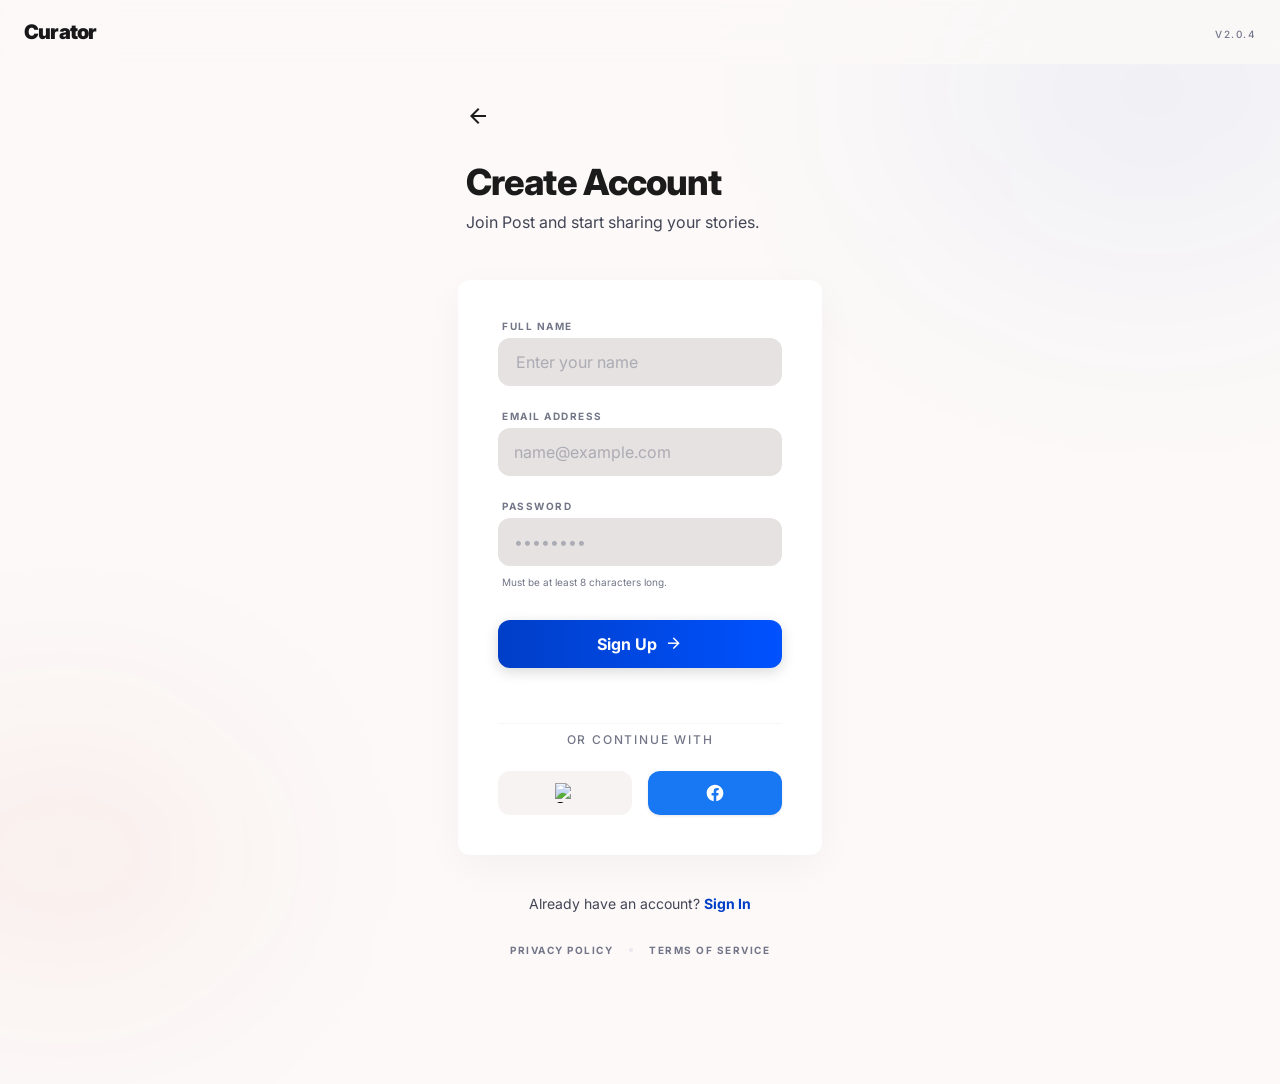
==== index.html @ cf464b49 "Add pages log-in, sign-up, home" ====
<!DOCTYPE html>
<html lang="en">
<head>
  <meta charset="utf-8"/>
  <meta content="width=device-width, initial-scale=1.0" name="viewport"/>
  <link rel="stylesheet" href="style.css">
  <title>Curator - Create Account</title>
  <link href="https://fonts.googleapis.com/css2?family=Inter:wght@300;400;500;600;700;800;900&display=swap" rel="stylesheet"/>
  <link href="https://fonts.googleapis.com/css2?family=Material+Symbols+Outlined:wght,FILL@100..700,0..1&display=swap" rel="stylesheet"/>


</head>

<body>

  <!-- Header -->
  <header class="site-header">
    <div class="header-inner">
      <div class="logo">Curator</div>
      <div>
        <span class="version-tag">v2.0.4</span>
      </div>
    </div>
  </header>

  <!-- Main -->
  <main>
    <div class="form-wrapper">

      <!-- Form Header -->
      <div class="form-header">
        <button aria-label="Go back" class="back-btn" onclick="window.location.href='sign-in.html'">
          <span class="material-symbols-outlined">arrow_back</span>
        </button>
        <h1>Create Account</h1>
        <p class="subtitle">Join Post and start sharing your stories.</p>
      </div>

      <!-- Card -->
      <div class="card">
        <form action="#" method="POST" onsubmit="event.preventDefault(); window.location.href='{{DATA:SCREEN:SCREEN_13}}'">

          <!-- Full Name -->
          <div class="field-group">
            <label for="name">Full Name</label>
            <input id="name" name="name" type="text" placeholder="Enter your name" required/>
          </div>

          <!-- Email -->
          <div class="field-group">
            <label for="email">Email Address</label>
            <input id="email" name="email" type="email" placeholder="name@example.com" required/>
          </div>

          <!-- Password -->
          <div class="field-group">
            <label for="password">Password</label>
            <input id="password" name="password" type="password" placeholder="••••••••" required/>
            <p class="field-hint">Must be at least 8 characters long.</p>
          </div>

          <!-- Submit -->
          <div class="submit-wrap">
            <button class="btn-primary" type="submit">
              <span>Sign Up</span>
              <span class="material-symbols-outlined" style="font-size:1.1rem;">arrow_forward</span>
            </button>
          </div>

        </form>

        <!-- Divider -->
        <div class="divider-section">
          <div class="divider-line"><div></div></div>
          <div class="divider-label"><span>Or continue with</span></div>
        </div>

        <!-- Social Buttons -->
        <div class="social-row">
          <button class="btn-social btn-google" aria-label="Continue with Google">
            <img alt="Google" src="https://lh3.googleusercontent.com/aida-public/[base64]"/>
          </button>
          <button class="btn-social btn-facebook" aria-label="Continue with Facebook">
            <svg aria-hidden="true" fill="white" viewBox="0 0 24 24">
              <path d="M22 12c0-5.523-4.477-10-10-10S2 6.477 2 12c0 4.991 3.657 9.128 8.438 9.878v-6.987h-2.54V12h2.54V9.797c0-2.506 1.492-3.89 3.777-3.89 1.094 0 2.238.195 2.238.195v2.46h-1.26c-1.243 0-1.63.771-1.63 1.562V12h2.773l-.443 2.89h-2.33v6.988C18.343 21.128 22 16.991 22 12z"/>
            </svg>
          </button>
        </div>
      </div>

      <!-- Footer -->
      <div class="form-footer">
        <p>
          Already have an account?
          <a class="link-primary" href="sign-in.html">Sign In</a>
        </p>
        <div class="legal-links">
          <a href="#">Privacy Policy</a>
          <span class="dot-sep"></span>
          <a href="#">Terms of Service</a>
        </div>
      </div>

    </div>
  </main>

  <!-- Background Blobs -->
  <div class="blob blob-primary"></div>
  <div class="blob blob-tertiary"></div>

</body>
</html>
---- style.css ----
/* ── Design Tokens ── */
 :root {
    --color-surface:                   #fcf9f8;
    --color-surface-bright:            #fcf9f8;
    --color-surface-container:         #f0edec;
    --color-surface-container-low:     #f6f3f2;
    --color-surface-container-high:    #ebe7e7;
    --color-surface-container-highest: #e5e2e1;
    --color-surface-container-lowest:  #ffffff;
    --color-surface-variant:           #e5e2e1;
    --color-on-surface:                #1c1b1b;
    --color-on-surface-variant:        #434656;
    --color-primary:                   #003ec7;
    --color-primary-container:         #0052ff;
    --color-on-primary:                #ffffff;
    --color-outline:                   #737688;
    --color-outline-variant:           #c3c5d9;
    --color-tertiary-container:        #bf3003;
    --radius-xl: 0.75rem;
  }

  /* ── Keyframes ── */
  @keyframes fadeUp {
    0%   { opacity: 0; transform: translateY(20px); }
    100% { opacity: 1; transform: translateY(0); }
  }

  @keyframes electricGlow {
    0%, 100% { box-shadow: 0 0 5px rgba(0,82,255,0.3), 0 0 10px rgba(0,82,255,0.1); }
    50%       { box-shadow: 0 0 15px rgba(0,82,255,0.6), 0 0 25px rgba(0,82,255,0.3); }
  }

  /* ── Base ── */
  *, *::before, *::after { box-sizing: border-box; margin: 0; padding: 0; }

  body {
    font-family: 'Inter', sans-serif;
    background-color: var(--color-surface);
    color: var(--color-on-surface);
    min-height: 100vh;
    display: flex;
    flex-direction: column;
    -webkit-font-smoothing: antialiased;
    -moz-osx-font-smoothing: grayscale;
  }

  .material-symbols-outlined {
    font-variation-settings: 'FILL' 0, 'wght' 400, 'GRAD' 0, 'opsz' 24;
  }

  /* ── Header ── */
  .site-header {
    background-color: rgba(252, 249, 248, 0.8);
    backdrop-filter: blur(48px);
    -webkit-backdrop-filter: blur(48px);
    position: fixed;
    top: 0;
    width: 100%;
    z-index: 50;
  }

  .header-inner {
    display: flex;
    justify-content: space-between;
    align-items: center;
    padding: 0 1.5rem;
    height: 4rem;
    width: 100%;
  }

  .logo {
    font-size: 1.25rem;
    font-weight: 900;
    letter-spacing: -0.04em;
    color: #18181b; /* zinc-900 */
  }

  .version-tag {
    font-size: 0.625rem;
    text-transform: uppercase;
    letter-spacing: 0.15em;
    font-weight: 500;
    color: var(--color-outline);
  }

  /* ── Main ── */
  main {
    flex-grow: 1;
    display: flex;
    align-items: center;
    justify-content: center;
    padding: 1.5rem;
    margin-top: 4rem;
  }

  .form-wrapper {
    width: 100%;
    max-width: 28rem;
  }

  /* ── Header Section ── */
  .form-header {
    margin-bottom: 2.5rem;
    padding-left: 0.5rem;
    animation: fadeUp 0.8s cubic-bezier(0.16,1,0.3,1) forwards;
  }

  .back-btn {
    display: flex;
    align-items: center;
    justify-content: center;
    width: 2.5rem;
    height: 2.5rem;
    border-radius: 0.75rem;
    border: none;
    background: transparent;
    color: var(--color-on-surface);
    cursor: pointer;
    margin-bottom: 1.5rem;
    margin-left: -0.5rem;
    transition: background 0.15s, transform 0.1s;
  }
  .back-btn:hover  { background: var(--color-surface-container); }
  .back-btn:active { transform: scale(0.95); }

  h1 {
    font-size: 2.25rem;
    font-weight: 800;
    letter-spacing: -0.025em;
    color: var(--color-on-surface);
    margin-bottom: 0.5rem;
  }

  .subtitle {
    color: var(--color-on-surface-variant);
  }

  /* ── Card ── */
  .card {
    background: var(--color-surface-container-lowest);
    border-radius: var(--radius-xl);
    padding: 2rem;
    box-shadow: 0 12px 40px rgba(28,27,27,0.04);
    animation: fadeUp 0.8s cubic-bezier(0.16,1,0.3,1) 0.1s both;
  }

  @media (min-width: 768px) {
    .card { padding: 2.5rem; }
  }

  /* ── Form Fields ── */
  .field-group {
    display: flex;
    flex-direction: column;
    gap: 0.375rem;
  }

  form { display: flex; flex-direction: column; gap: 1.5rem; }

  label {
    font-size: 0.625rem;
    text-transform: uppercase;
    letter-spacing: 0.15em;
    font-weight: 700;
    color: var(--color-outline);
    margin-left: 0.25rem;
  }

  input[type="text"],
  input[type="email"],
  input[type="password"] {
    width: 100%;
    height: 3rem;
    padding: 0 1rem;
    background: var(--color-surface-container-highest);
    border: 2px solid transparent;
    border-radius: 0.75rem;
    font-size: 1rem;
    font-family: inherit;
    color: var(--color-on-surface);
    outline: none;
    transition: border-color 0.3s, background 0.3s;
  }

  input::placeholder { color: rgba(115,118,136,0.5); }

  input:focus {
    border-color: rgba(0,62,199,0.2);
    background: var(--color-surface-container-lowest);
  }

  .field-hint {
    margin-top: 0.25rem;
    font-size: 0.625rem;
    color: var(--color-outline);
    margin-left: 0.25rem;
  }

  /* ── Submit Button ── */
  .submit-wrap { padding-top: 0.5rem; }

  .btn-primary {
    width: 100%;
    height: 3rem;
    background: linear-gradient(to right, var(--color-primary), var(--color-primary-container));
    color: var(--color-on-primary);
    font-weight: 700;
    font-size: 1rem;
    font-family: inherit;
    border: none;
    border-radius: 0.75rem;
    box-shadow: 0 4px 14px rgba(0,0,0,0.15);
    cursor: pointer;
    display: flex;
    align-items: center;
    justify-content: center;
    gap: 0.5rem;
    animation: electricGlow 2s ease-in-out infinite;
    transition: box-shadow 0.3s, transform 0.3s;
  }

  .btn-primary:hover  { box-shadow: 0 6px 20px rgba(0,82,255,0.3); transform: scale(1.02); }
  .btn-primary:active { transform: scale(0.98); }

  /* ── Divider ── */
  .divider-section {
    margin-top: 2rem;
    padding-top: 2rem;
    position: relative;
  }

  .divider-line {
    position: absolute;
    inset: 0;
    display: flex;
    align-items: center;
  }

  .divider-line div {
    width: 100%;
    border-top: 1px solid rgba(195,197,217,0.15);
  }

  .divider-label {
    position: relative;
    display: flex;
    justify-content: center;
  }

  .divider-label span {
    background: var(--color-surface-container-lowest);
    padding: 0 1rem;
    font-size: 0.75rem;
    text-transform: uppercase;
    letter-spacing: 0.15em;
    color: var(--color-outline);
    font-weight: 500;
  }

  /* ── Social Buttons ── */
  .social-row {
    margin-top: 1.5rem;
    display: flex;
    gap: 1rem;
  }

  .btn-social {
    flex: 1;
    height: 2.75rem;
    display: flex;
    align-items: center;
    justify-content: center;
    border: none;
    border-radius: 0.75rem;
    cursor: pointer;
    transition: background 0.2s, transform 0.1s, box-shadow 0.2s;
  }

  .btn-social:active { transform: scale(0.95); }

  .btn-google {
    background: var(--color-surface-container-low);
  }
  .btn-google:hover { background: var(--color-surface-container-high); }

  .btn-facebook {
    background: #1877F2;
    box-shadow: 0 1px 3px rgba(0,0,0,0.1);
  }
  .btn-facebook:hover {
    background: #166fe5;
    box-shadow: 0 4px 10px rgba(0,0,0,0.15);
  }

  .btn-social img,
  .btn-social svg {
    width: 1.25rem;
    height: 1.25rem;
  }

  /* ── Footer ── */
  .form-footer {
    margin-top: 2.5rem;
    text-align: center;
    animation: fadeUp 0.8s cubic-bezier(0.16,1,0.3,1) 0.2s both;
  }

  .form-footer p {
    color: var(--color-on-surface-variant);
    font-size: 0.875rem;
  }

  .link-primary {
    color: var(--color-primary);
    font-weight: 700;
    text-decoration: none;
    text-underline-offset: 4px;
    transition: text-decoration 0.15s;
  }
  .link-primary:hover { text-decoration: underline 2px; }

  .legal-links {
    margin-top: 2rem;
    display: flex;
    justify-content: center;
    align-items: center;
    gap: 1rem;
  }

  .legal-links a {
    font-size: 0.625rem;
    color: var(--color-outline);
    font-weight: 700;
    text-transform: uppercase;
    letter-spacing: 0.15em;
    text-decoration: none;
    transition: color 0.15s;
  }
  .legal-links a:hover { color: var(--color-on-surface); }

  .dot-sep {
    width: 0.25rem;
    height: 0.25rem;
    background: var(--color-outline-variant);
    border-radius: 50%;
    opacity: 0.3;
  }

  /* ── Background Blobs ── */
  .blob {
    position: fixed;
    border-radius: 50%;
    pointer-events: none;
    z-index: -10;
    filter: blur(80px);
  }

  .blob-primary {
    top: -10%;
    right: -10%;
    width: 40%;
    height: 40%;
    background: rgba(0,62,199,0.05);
    filter: blur(120px);
  }

  .blob-tertiary {
    bottom: -10%;
    left: -10%;
    width: 30%;
    height: 30%;
    background: rgba(191,48,3,0.05);
    filter: blur(100px);
  }

  /* Sign-in Page */
  /* ── Design Tokens ── */
  :root {
    --color-surface:                   #fcf9f8;
    --color-surface-container:         #f0edec;
    --color-surface-container-low:     #f6f3f2;
    --color-surface-container-high:    #ebe7e7;
    --color-surface-container-highest: #e5e2e1;
    --color-surface-container-lowest:  #ffffff;
    --color-on-surface:                #1c1b1b;
    --color-on-surface-variant:        #434656;
    --color-primary:                   #003ec7;
    --color-primary-container:         #0052ff;
    --color-on-primary:                #ffffff;
    --color-outline:                   #737688;
    --color-outline-variant:           #c3c5d9;
    --color-tertiary-container:        #bf3003;
  }

  /* ── Keyframes ── */
  @keyframes fade-in-up {
    0%   { opacity: 0; transform: translateY(10px); }
    100% { opacity: 1; transform: translateY(0); }
  }

  @keyframes glow-pulse {
    0%, 100% { box-shadow: 0 0 5px rgba(0,76,237,0.2), 0 0 10px rgba(0,76,237,0.1); }
    50%       { box-shadow: 0 0 15px rgba(0,76,237,0.4), 0 0 25px rgba(0,76,237,0.2); }
  }

  /* ── Base ── */
  *, *::before, *::after { box-sizing: border-box; margin: 0; padding: 0; }

  body {
    font-family: 'Inter', sans-serif;
    background-color: var(--color-surface);
    color: var(--color-on-surface);
    min-height: max(884px, 100dvh);
    display: flex;
    flex-direction: column;
    -webkit-font-smoothing: antialiased;
    -moz-osx-font-smoothing: grayscale;
  }

  .material-symbols-outlined {
    font-variation-settings: 'FILL' 0, 'wght' 400, 'GRAD' 0, 'opsz' 24;
  }

  /* ── Stagger Utilities ── */
  .stagger-1 { animation-delay: 0.1s; opacity: 0; }
  .stagger-2 { animation-delay: 0.2s; opacity: 0; }
  .stagger-3 { animation-delay: 0.3s; opacity: 0; }
  .stagger-4 { animation-delay: 0.4s; opacity: 0; }
  .stagger-5 { animation-delay: 0.5s; opacity: 0; }

  .animate-fade-in-up {
    animation: fade-in-up 0.5s ease-out forwards;
  }

  /* ── Header ── */
  .site-header {
    background-color: rgba(252, 249, 248, 0.8);
    backdrop-filter: blur(48px);
    -webkit-backdrop-filter: blur(48px);
    position: fixed;
    top: 0;
    width: 100%;
    z-index: 50;
  }

  .header-inner {
    display: flex;
    justify-content: space-between;
    align-items: center;
    padding: 0 1.5rem;
    height: 4rem;
    width: 100%;
  }

  .logo {
    font-size: 1.25rem;
    font-weight: 900;
    letter-spacing: -0.04em;
    color: #18181b;
  }

  .version-tag {
    font-size: 0.625rem;
    text-transform: uppercase;
    letter-spacing: 0.15em;
    font-weight: 500;
    color: var(--color-outline);
  }

  /* ── Main ── */
  main {
    flex-grow: 1;
    display: flex;
    align-items: center;
    justify-content: center;
    padding: 1.5rem;
    margin-top: 4rem;
  }

  @media (min-width: 768px) {
    main { padding: 3rem; }
  }

  .form-wrapper {
    width: 100%;
    max-width: 28rem;
  }

  /* ── Form Header ── */
  .form-header {
    margin-bottom: 3rem;
    padding-left: 0.5rem;
  }

  h1 {
    font-size: 2.25rem;
    font-weight: 800;
    letter-spacing: -0.025em;
    color: var(--color-on-surface);
    margin-bottom: 0.5rem;
  }

  .subtitle {
    color: var(--color-on-surface-variant);
  }

  /* ── Card ── */
  .card {
    background: var(--color-surface-container-lowest);
    border-radius: 0.75rem;
    padding: 2rem;
    box-shadow: 0 12px 40px rgba(28,27,27,0.04);
  }

  @media (min-width: 768px) {
    .card { padding: 2.5rem; }
  }

  /* ── Form ── */
  form {
    display: flex;
    flex-direction: column;
    gap: 1.5rem;
  }

  .field-group {
    display: flex;
    flex-direction: column;
    gap: 0.375rem;
  }

  .label-row {
    display: flex;
    justify-content: space-between;
    align-items: flex-end;
    padding: 0 0.25rem;
  }

  label {
    font-size: 0.625rem;
    text-transform: uppercase;
    letter-spacing: 0.15em;
    font-weight: 700;
    color: var(--color-outline);
    margin-left: 0.25rem;
  }

  .label-row label { margin-left: 0; }

  .forgot-link {
    font-size: 0.625rem;
    text-transform: uppercase;
    letter-spacing: 0.15em;
    font-weight: 700;
    color: var(--color-primary);
    text-decoration: none;
    transition: opacity 0.15s;
  }
  .forgot-link:hover { opacity: 0.8; }

  input[type="email"],
  input[type="password"] {
    width: 100%;
    height: 3rem;
    padding: 0 1rem;
    background: var(--color-surface-container-highest);
    border: none;
    border-radius: 0.75rem;
    font-size: 1rem;
    font-family: inherit;
    color: var(--color-on-surface);
    outline: none;
    transition: box-shadow 0.2s, background 0.2s;
  }

  input::placeholder { color: rgba(115,118,136,0.5); }

  input:focus {
    box-shadow: 0 0 0 2px rgba(0,62,199,0.1);
  }

  /* ── Submit Button ── */
  .submit-wrap { padding-top: 0.5rem; }

  .btn-primary {
    width: 100%;
    height: 3rem;
    background: linear-gradient(to right, var(--color-primary), var(--color-primary-container));
    color: var(--color-on-primary);
    font-weight: 700;
    font-size: 1rem;
    font-family: inherit;
    border: none;
    border-radius: 0.75rem;
    cursor: pointer;
    animation: glow-pulse 3s infinite ease-in-out;
    transition: box-shadow 0.2s, transform 0.2s;
  }

  .btn-primary:hover  { box-shadow: 0 6px 20px rgba(0,62,199,0.2); transform: scale(1.01); }
  .btn-primary:active { transform: scale(0.98); }

  /* ── Divider ── */
  .divider-section {
    margin-top: 2rem;
    padding-top: 2rem;
    position: relative;
  }

  .divider-line {
    position: absolute;
    inset: 0;
    display: flex;
    align-items: center;
  }

  .divider-line div {
    width: 100%;
    border-top: 1px solid rgba(195,197,217,0.15);
  }

  .divider-label {
    position: relative;
    display: flex;
    justify-content: center;
  }

  .divider-label span {
    background: var(--color-surface-container-lowest);
    padding: 0 1rem;
    font-size: 0.75rem;
    text-transform: uppercase;
    letter-spacing: 0.15em;
    color: var(--color-outline);
    font-weight: 500;
  }

  /* ── Social Buttons ── */
  .social-row {
    margin-top: 1.5rem;
    display: flex;
    gap: 1rem;
  }

  .btn-social {
    flex: 1;
    height: 2.75rem;
    display: flex;
    align-items: center;
    justify-content: center;
    border: none;
    border-radius: 0.75rem;
    cursor: pointer;
    transition: background 0.2s, transform 0.2s, box-shadow 0.2s, opacity 0.2s;
  }

  .btn-google {
    background: var(--color-surface-container-low);
  }
  .btn-google:hover {
    background: var(--color-surface-container-high);
    transform: scale(1.03);
    box-shadow: 0 0 15px rgba(0,0,0,0.05);
  }

  .btn-facebook {
    background: #1877F2;
  }
  .btn-facebook:hover {
    opacity: 0.9;
    transform: scale(1.03);
    box-shadow: 0 0 15px rgba(24,119,242,0.3);
  }

  .btn-social img,
  .btn-social svg {
    width: 1.25rem;
    height: 1.25rem;
  }

  /* ── Footer ── */
  .form-footer {
    margin-top: 2.5rem;
    text-align: center;
  }

  .form-footer p {
    color: var(--color-on-surface-variant);
    font-size: 0.875rem;
  }

  .link-primary {
    color: var(--color-primary);
    font-weight: 700;
    text-decoration: none;
    text-underline-offset: 4px;
    transition: text-decoration 0.15s;
  }
  .link-primary:hover { text-decoration: underline 2px; }

  /* ── Background Blobs ── */
  .blob {
    position: fixed;
    border-radius: 50%;
    pointer-events: none;
    z-index: -10;
  }

  .blob-primary {
    top: -10%;
    right: -10%;
    width: 40%;
    height: 40%;
    background: rgba(0,62,199,0.05);
    filter: blur(120px);
  }

  .blob-tertiary {
    bottom: -10%;
    left: -10%;
    width: 30%;
    height: 30%;
    background: rgba(191,48,3,0.05);
    filter: blur(100px);
  }

  /* ── Side Image Panel (lg+) ── */
  .side-panel {
    display: none;
    position: fixed;
    right: 0;
    top: 0;
    height: 100%;
    width: 45%;
    z-index: -20;
    overflow: hidden;
  }

  @media (min-width: 1024px) {
    .side-panel { display: block; }
  }

  .side-panel-overlay {
    position: absolute;
    inset: 0;
    background: linear-gradient(to right, var(--color-surface), transparent);
    z-index: 10;
  }

  .side-panel img {
    height: 100%;
    width: 100%;
    object-fit: cover;
    filter: grayscale(100%);
    opacity: 0.4;
    mix-blend-mode: multiply;
  }

  /* Home Page */

    /* ── Design Tokens ── */
    :root {
      --color-surface:                   #fcf9f8;
      --color-surface-container:         #f0edec;
      --color-surface-container-low:     #f6f3f2;
      --color-surface-container-high:    #ebe7e7;
      --color-surface-container-highest: #e5e2e1;
      --color-surface-container-lowest:  #ffffff;
      --color-on-surface:                #1c1b1b;
      --color-on-surface-variant:        #434656;
      --color-on-background:             #1c1b1b;
      --color-primary:                   #003ec7;
      --color-primary-container:         #0052ff;
      --color-on-primary:                #ffffff;
      --color-tertiary:                  #952200;
      --color-outline:                   #737688;
      --color-outline-variant:           #c3c5d9;
      --color-error:                     #ba1a1a;
      --color-error-container:           #ffdad6;
    }

    /* ── Keyframes ── */
    @keyframes slideUpFade {
      from { opacity: 0; transform: translateY(20px); }
      to   { opacity: 1; transform: translateY(0); }
    }

    /* ── Base ── */
    *, *::before, *::after { box-sizing: border-box; margin: 0; padding: 0; }

    body {
      font-family: 'Inter', sans-serif;
      background-color: var(--color-surface);
      color: var(--color-on-surface);
      min-height: max(884px, 100dvh);
      -webkit-font-smoothing: antialiased;
      -moz-osx-font-smoothing: grayscale;
    }

    a { text-decoration: none; color: inherit; }

    .material-symbols-outlined {
      font-variation-settings: 'FILL' 0, 'wght' 400, 'GRAD' 0, 'opsz' 24;
    }

    /* ── Top Header ── */
    .site-header {
      position: fixed;
      top: 0;
      width: 100%;
      z-index: 50;
      background: rgba(252,249,248,0.8);
      backdrop-filter: blur(48px);
      -webkit-backdrop-filter: blur(48px);
    }

    .site-header-inner {
      display: flex;
      justify-content: space-between;
      align-items: center;
      padding: 0 1.5rem;
      height: 4rem;
      width: 100%;
      max-width: 1280px;
      margin: 0 auto;
    }

    .header-left {
      display: flex;
      align-items: center;
      gap: 1rem;
    }

    .menu-btn {
      display: flex;
      align-items: center;
      justify-content: center;
      padding: 0.5rem;
      border-radius: 0.25rem;
      border: none;
      background: transparent;
      cursor: pointer;
      color: var(--color-on-surface);
      transform: scale(0.95);
      transition: background 0.15s;
    }
    .menu-btn:hover { background: #f4f4f5; }
    .menu-btn:active { transition-duration: 0.1s; }

    .logo {
      font-size: 1.25rem;
      font-weight: 900;
      letter-spacing: -0.04em;
      color: #18181b;
    }

    .header-right {
      display: flex;
      align-items: center;
      gap: 1rem;
    }

    .nav-links {
      display: none;
      gap: 2rem;
      margin-right: 2rem;
    }

    @media (min-width: 768px) {
      .nav-links { display: flex; }
    }

    .nav-links a {
      font-weight: 600;
      letter-spacing: -0.01em;
      transition: background 0.15s, color 0.15s;
      padding: 0.25rem 0;
    }

    .nav-links a.active { color: #2563eb; }

    .nav-links a:not(.active) {
      color: #71717a;
    }
    .nav-links a:not(.active):hover { background: #f4f4f5; }

    .avatar-link {
      display: block;
      width: 2.5rem;
      height: 2.5rem;
      border-radius: 50%;
      overflow: hidden;
      border: 2px solid var(--color-surface-container-high);
    }

    .avatar-link img {
      width: 100%;
      height: 100%;
      object-fit: cover;
    }

    /* ── Main ── */
    main {
      padding: 6rem 1.5rem 8rem;
      max-width: 1280px;
      margin: 0 auto;
    }

    /* ── Page Header ── */
    .page-header {
      margin-bottom: 3rem;
    }

    .page-header h2 {
      font-size: 2.25rem;
      font-weight: 800;
      letter-spacing: -0.025em;
      margin-bottom: 0.5rem;
      color: var(--color-on-background);
    }

    .page-meta {
      display: flex;
      align-items: center;
      gap: 0.5rem;
    }

    .dot {
      width: 0.5rem;
      height: 0.5rem;
      border-radius: 50%;
      background: var(--color-primary);
      flex-shrink: 0;
    }

    .page-meta p {
      font-size: 0.75rem;
      font-weight: 500;
      text-transform: uppercase;
      letter-spacing: 0.15em;
      color: var(--color-outline);
    }

    /* ── Search / Filter Bar ── */
    .toolbar {
      display: flex;
      flex-direction: column;
      gap: 1rem;
      margin-bottom: 2.5rem;
      padding: 0.5rem;
      background: var(--color-surface-container-low);
      border-radius: 0.75rem;
      align-items: center;
    }

    @media (min-width: 768px) {
      .toolbar { flex-direction: row; }
    }

    .search-wrap {
      position: relative;
      flex: 1;
      width: 100%;
      border-radius: 0.25rem;
      transition: box-shadow 0.3s;
    }

    .search-wrap:focus-within {
      box-shadow: 0 0 0 4px rgba(0,82,255,0.15);
    }

    .search-icon {
      position: absolute;
      left: 1rem;
      top: 50%;
      transform: translateY(-50%);
      color: var(--color-outline);
      font-size: 1.25rem;
      pointer-events: none;
    }

    .search-input {
      width: 100%;
      background: var(--color-surface-container-lowest);
      border: 1px solid transparent;
      border-radius: 0.25rem;
      padding: 0.75rem 1rem 0.75rem 3rem;
      font-size: 0.875rem;
      font-family: inherit;
      color: var(--color-on-surface);
      outline: none;
      transition: border-color 0.2s;
    }

    .search-input::placeholder { color: rgba(115,118,136,0.5); }
    .search-input:focus        { border-color: rgba(0,62,199,0.3); }
    .search-input:hover        { border-color: rgba(0,62,199,0.2); }

    .filter-btn {
      display: flex;
      align-items: center;
      justify-content: space-between;
      gap: 0.75rem;
      padding: 0.75rem 1.5rem;
      background: var(--color-surface-container-lowest);
      border: 1px solid transparent;
      border-radius: 0.25rem;
      cursor: pointer;
      font-family: inherit;
      transition: border-color 0.2s, background 0.2s, transform 0.1s, box-shadow 0.2s;
      width: 100%;
    }

    @media (min-width: 768px) { .filter-btn { width: auto; } }

    .filter-btn:hover  { border-color: rgba(0,62,199,0.2); background: #fafafa; }
    .filter-btn:active { transform: scale(0.98); }
    .filter-btn:focus  { outline: none; box-shadow: 0 0 0 4px rgba(0,62,199,0.1); }

    .filter-btn span.label {
      font-size: 0.875rem;
      font-weight: 500;
      color: var(--color-on-surface);
    }

    .filter-btn .material-symbols-outlined {
      font-size: 1.25rem;
      color: var(--color-outline);
    }

    /* ── Post Grid ── */
    .posts-grid {
      display: grid;
      grid-template-columns: 1fr;
      gap: 2rem;
    }

    @media (min-width: 768px)  { .posts-grid { grid-template-columns: repeat(2, 1fr); } }
    @media (min-width: 1024px) { .posts-grid { grid-template-columns: repeat(3, 1fr); } }

    /* Stagger animation on children */
    .posts-grid > article {
      opacity: 0;
      animation: slideUpFade 0.6s cubic-bezier(0.16,1,0.3,1) forwards;
    }
    .posts-grid > article:nth-child(1) { animation-delay: 0.1s; }
    .posts-grid > article:nth-child(2) { animation-delay: 0.2s; }
    .posts-grid > article:nth-child(3) { animation-delay: 0.3s; }
    .posts-grid > article:nth-child(4) { animation-delay: 0.4s; }

    /* ── Post Card ── */
    .post-card {
      background: var(--color-surface-container-lowest);
      border-radius: 0.75rem;
      padding: 1.5rem;
      box-shadow: 0 12px 40px rgba(28,27,27,0.04);
      border: 1px solid rgba(195,197,217,0.15);
      display: flex;
      flex-direction: column;
      gap: 1rem;
      transition: transform 0.2s, border-color 0.2s;
    }

    .post-card:hover {
      transform: translateY(-4px);
      border-color: rgba(0,62,199,0.2);
    }

    .card-top {
      display: flex;
      justify-content: space-between;
      align-items: flex-start;
    }

    .category {
      font-size: 0.625rem;
      text-transform: uppercase;
      letter-spacing: 0.15em;
      font-weight: 700;
    }

    .category-primary   { color: var(--color-primary); }
    .category-tertiary  { color: var(--color-tertiary); }

    .card-actions {
      display: flex;
      gap: 0.5rem;
      opacity: 0;
      transition: opacity 0.2s;
    }

    .post-card:hover .card-actions { opacity: 1; }

    .action-btn {
      display: flex;
      align-items: center;
      justify-content: center;
      padding: 0.5rem;
      border: none;
      border-radius: 0.25rem;
      background: transparent;
      cursor: pointer;
      color: var(--color-outline);
      transition: background 0.15s, color 0.15s;
    }

    .action-btn .material-symbols-outlined { font-size: 1.25rem; }

    .action-btn.edit:hover  { background: var(--color-surface-container-low); color: var(--color-primary); }
    .action-btn.delete:hover { background: var(--color-error-container); color: var(--color-error); }

    .card-title {
      font-size: 1.25rem;
      font-weight: 700;
      line-height: 1.3;
      letter-spacing: -0.015em;
      color: var(--color-on-surface);
    }

    .card-excerpt {
      color: var(--color-on-surface-variant);
      font-size: 0.875rem;
      line-height: 1.6;
      display: -webkit-box;
      -webkit-line-clamp: 3;
      -webkit-box-orient: vertical;
      overflow: hidden;
    }

    .card-image {
      margin-top: 0.5rem;
      height: 12rem;
      width: 100%;
      border-radius: 0.25rem;
      overflow: hidden;
    }

    .card-image img {
      width: 100%;
      height: 100%;
      object-fit: cover;
    }

    .card-placeholder {
      margin-top: 0.5rem;
      background: var(--color-surface-container-low);
      border-radius: 0.25rem;
      padding: 1.5rem;
      display: flex;
      align-items: center;
      justify-content: center;
    }

    .card-placeholder .material-symbols-outlined {
      font-size: 3rem;
      color: var(--color-outline);
      opacity: 0.2;
    }

    /* ── Bottom Nav ── */
    .bottom-nav {
      position: fixed;
      bottom: 0;
      left: 0;
      width: 100%;
      display: flex;
      justify-content: space-around;
      align-items: center;
      padding: 0.5rem 2rem 1.5rem;
      background: rgba(252,249,248,0.8);
      backdrop-filter: blur(48px);
      -webkit-backdrop-filter: blur(48px);
      z-index: 50;
      border-radius: 0.75rem 0.75rem 0 0;
      box-shadow: 0 -12px 40px rgba(28,27,27,0.04);
    }

    .nav-item {
      display: flex;
      flex-direction: column;
      align-items: center;
      justify-content: center;
      padding: 0.75rem;
      border-radius: 0.75rem;
      transition: transform 0.15s, color 0.15s;
      color: #a1a1aa;
    }

    .nav-item:active { transform: scale(0.9); }
    .nav-item:hover  { color: #3b82f6; }

    .nav-item.active {
      background: #eff6ff;
      color: #1d4ed8;
    }

    .nav-item .material-symbols-outlined { font-size: 1.5rem; }

    .nav-label {
      font-size: 0.625rem;
      text-transform: uppercase;
      letter-spacing: 0.15em;
      font-weight: 500;
      margin-top: 0.25rem;
    }

    /* ── FAB ── */
    .fab {
      position: fixed;
      bottom: 6rem;
      right: 2rem;
      z-index: 50;
      display: flex;
    }

    @media (min-width: 768px) { .fab { display: none; } }

    .fab a {
      width: 3.5rem;
      height: 3.5rem;
      background: linear-gradient(to bottom right, var(--color-primary), var(--color-primary-container));
      color: var(--color-on-primary);
      border-radius: 50%;
      box-shadow: 0 8px 24px rgba(0,62,199,0.3), 0 0 15px rgba(0,82,255,0.2);
      display: flex;
      align-items: center;
      justify-content: center;
      transition: transform 0.3s;
    }

    .fab a:hover  { transform: scale(1.05); }
    .fab a:active { transform: scale(0.9); }

    .fab .material-symbols-outlined { font-size: 1.875rem; }
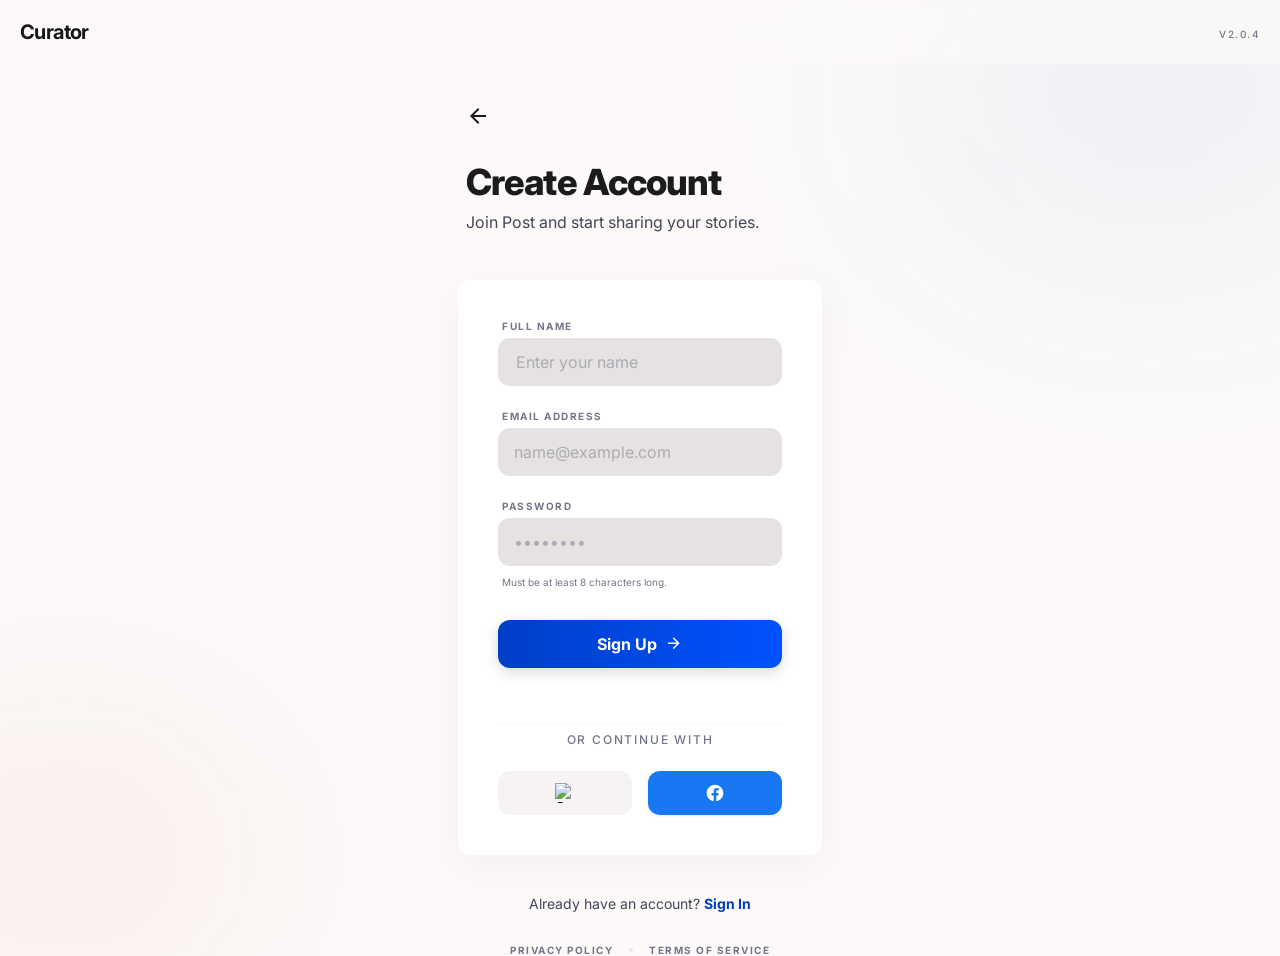
==== commit 49910292: "Add files via update" ====
--- a/index.html
+++ b/index.html
@@ -1,112 +1,158 @@
-<!DOCTYPE html>
+<!doctype html>
 <html lang="en">
-<head>
-  <meta charset="utf-8"/>
-  <meta content="width=device-width, initial-scale=1.0" name="viewport"/>
-  <link rel="stylesheet" href="style.css">
-  <title>Curator - Create Account</title>
-  <link href="https://fonts.googleapis.com/css2?family=Inter:wght@300;400;500;600;700;800;900&display=swap" rel="stylesheet"/>
-  <link href="https://fonts.googleapis.com/css2?family=Material+Symbols+Outlined:wght,FILL@100..700,0..1&display=swap" rel="stylesheet"/>
+  <head>
+    <meta charset="utf-8" />
+    <meta content="width=device-width, initial-scale=1.0" name="viewport" />
+    <link rel="stylesheet" href="style.css" />
+    <title>Curator - Create Account</title>
+    <link
+      href="https://fonts.googleapis.com/css2?family=Inter:wght@300;400;500;600;700;800;900&display=swap"
+      rel="stylesheet"
+    />
+    <link
+      href="https://fonts.googleapis.com/css2?family=Material+Symbols+Outlined:wght,FILL@100..700,0..1&display=swap"
+      rel="stylesheet"
+    />
+  </head>
 
+  <body>
+    <!-- Header -->
+    <header class="site-header">
+      <div class="header-inner">
+        <div class="logo">Curator</div>
+        <div>
+          <span class="version-tag">v2.0.4</span>
+        </div>
+      </div>
+    </header>
 
-</head>
+    <!-- Main -->
+    <main>
+      <div class="form-wrapper">
+        <!-- Form Header -->
+        <div class="form-header">
+          <button
+            aria-label="Go back"
+            class="back-btn"
+            onclick="window.location.href = 'Curator Pages/sign-up.html'"
+          >
+            <span class="material-symbols-outlined">arrow_back</span>
+          </button>
+          <h1>Create Account</h1>
+          <p class="subtitle">Join Post and start sharing your stories.</p>
+        </div>
 
-<body>
+        <!-- Card -->
+        <div class="card">
+          <form
+            action="#"
+            method="POST"
+            onsubmit="
+              event.preventDefault();
+              window.location.href = 'home.html';
+            "
+          >
+            <!-- Full Name -->
+            <div class="field-group">
+              <label for="name">Full Name</label>
+              <input
+                id="name"
+                name="name"
+                type="text"
+                placeholder="Enter your name"
+                required
+              />
+            </div>
 
-  <!-- Header -->
-  <header class="site-header">
-    <div class="header-inner">
-      <div class="logo">Curator</div>
-      <div>
-        <span class="version-tag">v2.0.4</span>
-      </div>
-    </div>
-  </header>
+            <!-- Email -->
+            <div class="field-group">
+              <label for="email">Email Address</label>
+              <input
+                id="email"
+                name="email"
+                type="email"
+                placeholder="name@example.com"
+                required
+              />
+            </div>
 
-  <!-- Main -->
-  <main>
-    <div class="form-wrapper">
+            <!-- Password -->
+            <div class="field-group">
+              <label for="password">Password</label>
+              <input
+                id="password"
+                name="password"
+                type="password"
+                placeholder="••••••••"
+                required
+              />
+              <p class="field-hint">Must be at least 8 characters long.</p>
+            </div>
 
-      <!-- Form Header -->
-      <div class="form-header">
-        <button aria-label="Go back" class="back-btn" onclick="window.location.href='sign-in.html'">
-          <span class="material-symbols-outlined">arrow_back</span>
-        </button>
-        <h1>Create Account</h1>
-        <p class="subtitle">Join Post and start sharing your stories.</p>
-      </div>
+            <!-- Submit -->
+            <div class="submit-wrap">
+              <button class="btn-primary" type="submit">
+                <span>Sign Up</span>
+                <span
+                  class="material-symbols-outlined"
+                  style="font-size: 1.1rem"
+                  >arrow_forward</span
+                >
+              </button>
+            </div>
+          </form>
 
-      <!-- Card -->
-      <div class="card">
-        <form action="#" method="POST" onsubmit="event.preventDefault(); window.location.href='{{DATA:SCREEN:SCREEN_13}}'">
-
-          <!-- Full Name -->
-          <div class="field-group">
-            <label for="name">Full Name</label>
-            <input id="name" name="name" type="text" placeholder="Enter your name" required/>
+          <!-- Divider -->
+          <div class="divider-section">
+            <div class="divider-line"><div></div></div>
+            <div class="divider-label"><span>Or continue with</span></div>
           </div>
 
-          <!-- Email -->
-          <div class="field-group">
-            <label for="email">Email Address</label>
-            <input id="email" name="email" type="email" placeholder="name@example.com" required/>
-          </div>
-
-          <!-- Password -->
-          <div class="field-group">
-            <label for="password">Password</label>
-            <input id="password" name="password" type="password" placeholder="••••••••" required/>
-            <p class="field-hint">Must be at least 8 characters long.</p>
-          </div>
-
-          <!-- Submit -->
-          <div class="submit-wrap">
-            <button class="btn-primary" type="submit">
-              <span>Sign Up</span>
-              <span class="material-symbols-outlined" style="font-size:1.1rem;">arrow_forward</span>
+          <!-- Social Buttons -->
+          <div class="social-row">
+            <button
+              class="btn-social btn-google"
+              aria-label="Continue with Google"
+            >
+              <img
+                alt="Google"
+                src="https://lh3.googleusercontent.com/aida-public/[base64]"
+              />
+            </button>
+            <button
+              class="btn-social btn-facebook"
+              aria-label="Continue with Facebook"
+            >
+              <svg aria-hidden="true" fill="white" viewBox="0 0 24 24">
+                <path
+                  d="M22 12c0-5.523-4.477-10-10-10S2 6.477 2 12c0 4.991 3.657 9.128 8.438 9.878v-6.987h-2.54V12h2.54V9.797c0-2.506 1.492-3.89 3.777-3.89 1.094 0 2.238.195 2.238.195v2.46h-1.26c-1.243 0-1.63.771-1.63 1.562V12h2.773l-.443 2.89h-2.33v6.988C18.343 21.128 22 16.991 22 12z"
+                />
+              </svg>
             </button>
           </div>
-
-        </form>
-
-        <!-- Divider -->
-        <div class="divider-section">
-          <div class="divider-line"><div></div></div>
-          <div class="divider-label"><span>Or continue with</span></div>
         </div>
 
-        <!-- Social Buttons -->
-        <div class="social-row">
-          <button class="btn-social btn-google" aria-label="Continue with Google">
-            <img alt="Google" src="https://lh3.googleusercontent.com/aida-public/[base64]"/>
-          </button>
-          <button class="btn-social btn-facebook" aria-label="Continue with Facebook">
-            <svg aria-hidden="true" fill="white" viewBox="0 0 24 24">
-              <path d="M22 12c0-5.523-4.477-10-10-10S2 6.477 2 12c0 4.991 3.657 9.128 8.438 9.878v-6.987h-2.54V12h2.54V9.797c0-2.506 1.492-3.89 3.777-3.89 1.094 0 2.238.195 2.238.195v2.46h-1.26c-1.243 0-1.63.771-1.63 1.562V12h2.773l-.443 2.89h-2.33v6.988C18.343 21.128 22 16.991 22 12z"/>
-            </svg>
-          </button>
+        <!-- Footer -->
+        <div class="form-footer">
+          <p>
+            Already have an account?
+            <a class="link-primary" href="Curator Pages/sign-up.html"
+              >Sign In</a
+            >
+          </p>
+          <div class="legal-links">
+            <a href="#privacy">Privacy Policy</a>
+            <span class="dot-sep"></span>
+            <a href="#terms">Terms of Service</a>
+          </div>
         </div>
       </div>
+    </main>
 
-      <!-- Footer -->
-      <div class="form-footer">
-        <p>
-          Already have an account?
-          <a class="link-primary" href="sign-in.html">Sign In</a>
-        </p>
-        <div class="legal-links">
-          <a href="#">Privacy Policy</a>
-          <span class="dot-sep"></span>
-          <a href="#">Terms of Service</a>
-        </div>
-      </div>
+    <!-- Background Blobs -->
+    <div class="blob blob-primary"></div>
+    <div class="blob blob-tertiary"></div>
 
-    </div>
-  </main>
-
-  <!-- Background Blobs -->
-  <div class="blob blob-primary"></div>
-  <div class="blob blob-tertiary"></div>
-
-</body>
-</html>+    <script src="script.js"></script>
+  </body>
+</html>
--- a/style.css
+++ b/style.css
@@ -1,1234 +1,2785 @@
- /* ── Design Tokens ── */
- :root {
-    --color-surface:                   #fcf9f8;
-    --color-surface-bright:            #fcf9f8;
-    --color-surface-container:         #f0edec;
-    --color-surface-container-low:     #f6f3f2;
-    --color-surface-container-high:    #ebe7e7;
-    --color-surface-container-highest: #e5e2e1;
-    --color-surface-container-lowest:  #ffffff;
-    --color-surface-variant:           #e5e2e1;
-    --color-on-surface:                #1c1b1b;
-    --color-on-surface-variant:        #434656;
-    --color-primary:                   #003ec7;
-    --color-primary-container:         #0052ff;
-    --color-on-primary:                #ffffff;
-    --color-outline:                   #737688;
-    --color-outline-variant:           #c3c5d9;
-    --color-tertiary-container:        #bf3003;
-    --radius-xl: 0.75rem;
-  }
-
-  /* ── Keyframes ── */
-  @keyframes fadeUp {
-    0%   { opacity: 0; transform: translateY(20px); }
-    100% { opacity: 1; transform: translateY(0); }
-  }
-
-  @keyframes electricGlow {
-    0%, 100% { box-shadow: 0 0 5px rgba(0,82,255,0.3), 0 0 10px rgba(0,82,255,0.1); }
-    50%       { box-shadow: 0 0 15px rgba(0,82,255,0.6), 0 0 25px rgba(0,82,255,0.3); }
-  }
-
-  /* ── Base ── */
-  *, *::before, *::after { box-sizing: border-box; margin: 0; padding: 0; }
-
-  body {
-    font-family: 'Inter', sans-serif;
-    background-color: var(--color-surface);
-    color: var(--color-on-surface);
-    min-height: 100vh;
+/* Login Page */
+/* ── Design Tokens ── */
+:root {
+  --color-surface: #fcf9f8;
+  --color-surface-bright: #fcf9f8;
+  --color-surface-container: #f0edec;
+  --color-surface-container-low: #f6f3f2;
+  --color-surface-container-high: #ebe7e7;
+  --color-surface-container-highest: #e5e2e1;
+  --color-surface-container-lowest: #ffffff;
+  --color-surface-variant: #e5e2e1;
+  --color-on-surface: #1c1b1b;
+  --color-on-surface-variant: #434656;
+  --color-on-background: #1c1b1b;
+  --color-primary: #003ec7;
+  --color-primary-fixed: #dde1ff;
+  --color-primary-container: #0052ff;
+  --color-on-primary: #ffffff;
+  --color-on-primary-fixed: #001452;
+  --color-tertiary: #952200;
+  --color-tertiary-container: #bf3003;
+  --color-outline: #737688;
+  --color-outline-variant: #c3c5d9;
+  --color-error: #ba1a1a;
+  --color-error-container: #ffdad6;
+  --radius-xl: 0.75rem;
+}
+
+/* ── Keyframes ── */
+@keyframes fadeUp {
+  0% {
+    opacity: 0;
+    transform: translateY(20px);
+  }
+  100% {
+    opacity: 1;
+    transform: translateY(0);
+  }
+}
+
+@keyframes electricGlow {
+  0%,
+  100% {
+    box-shadow:
+      0 0 5px rgba(0, 82, 255, 0.3),
+      0 0 10px rgba(0, 82, 255, 0.1);
+  }
+  50% {
+    box-shadow:
+      0 0 15px rgba(0, 82, 255, 0.6),
+      0 0 25px rgba(0, 82, 255, 0.3);
+  }
+}
+
+/* ── Base ── */
+*,
+*::before,
+*::after {
+  box-sizing: border-box;
+  margin: 0;
+  padding: 0;
+}
+
+body {
+  font-family: "Inter", sans-serif;
+  background-color: var(--color-surface);
+  color: var(--color-on-surface);
+  min-height: 100vh;
+  display: flex;
+  flex-direction: column;
+  -webkit-font-smoothing: antialiased;
+  -moz-osx-font-smoothing: grayscale;
+}
+
+.material-symbols-outlined {
+  font-variation-settings:
+    "FILL" 0,
+    "wght" 400,
+    "GRAD" 0,
+    "opsz" 24;
+}
+
+/* ── Header ── */
+.site-header {
+  background-color: rgba(252, 249, 248, 0.8);
+  backdrop-filter: blur(48px);
+  -webkit-backdrop-filter: blur(48px);
+  position: fixed;
+  top: 0;
+  width: 100%;
+  z-index: 50;
+}
+
+.header-inner {
+  display: flex;
+  justify-content: space-between;
+  align-items: center;
+  padding: 0 1.5rem;
+  height: 4rem;
+  width: 100%;
+}
+
+.logo {
+  font-size: 1.25rem;
+  font-weight: 900;
+  letter-spacing: -0.04em;
+  color: #18181b; /* zinc-900 */
+}
+
+.version-tag {
+  font-size: 0.625rem;
+  text-transform: uppercase;
+  letter-spacing: 0.15em;
+  font-weight: 500;
+  color: var(--color-outline);
+}
+
+/* ── Main ── */
+main {
+  flex-grow: 1;
+  display: flex;
+  align-items: center;
+  justify-content: center;
+  padding: 1.5rem;
+  margin-top: 4rem;
+}
+
+.form-wrapper {
+  width: 100%;
+  max-width: 28rem;
+}
+
+/* ── Header Section ── */
+.form-header {
+  margin-bottom: 2.5rem;
+  padding-left: 0.5rem;
+  animation: fadeUp 0.8s cubic-bezier(0.16, 1, 0.3, 1) forwards;
+}
+
+.back-btn {
+  display: flex;
+  align-items: center;
+  justify-content: center;
+  width: 2.5rem;
+  height: 2.5rem;
+  border-radius: 0.75rem;
+  border: none;
+  background: transparent;
+  color: var(--color-on-surface);
+  cursor: pointer;
+  margin-bottom: 1.5rem;
+  margin-left: -0.5rem;
+  transition:
+    background 0.15s,
+    transform 0.1s;
+}
+.back-btn:hover {
+  background: var(--color-surface-container);
+}
+.back-btn:active {
+  transform: scale(0.95);
+}
+
+h1 {
+  font-size: 2.25rem;
+  font-weight: 800;
+  letter-spacing: -0.025em;
+  color: var(--color-on-surface);
+  margin-bottom: 0.5rem;
+}
+
+.subtitle {
+  color: var(--color-on-surface-variant);
+}
+
+/* ── Card ── */
+.card {
+  background: var(--color-surface-container-lowest);
+  border-radius: var(--radius-xl);
+  padding: 2rem;
+  box-shadow: 0 12px 40px rgba(28, 27, 27, 0.04);
+  animation: fadeUp 0.8s cubic-bezier(0.16, 1, 0.3, 1) 0.1s both;
+}
+
+@media (min-width: 768px) {
+  .card {
+    padding: 2.5rem;
+  }
+}
+
+/* ── Form Fields ── */
+.field-group {
+  display: flex;
+  flex-direction: column;
+  gap: 0.375rem;
+}
+
+form {
+  display: flex;
+  flex-direction: column;
+  gap: 1.5rem;
+}
+
+label {
+  font-size: 0.625rem;
+  text-transform: uppercase;
+  letter-spacing: 0.15em;
+  font-weight: 700;
+  color: var(--color-outline);
+  margin-left: 0.25rem;
+}
+
+input[type="text"],
+input[type="email"],
+input[type="password"] {
+  width: 100%;
+  height: 3rem;
+  padding: 0 1rem;
+  background: var(--color-surface-container-highest);
+  border: 2px solid transparent;
+  border-radius: 0.75rem;
+  font-size: 1rem;
+  font-family: inherit;
+  color: var(--color-on-surface);
+  outline: none;
+  transition:
+    border-color 0.3s,
+    background 0.3s;
+}
+
+input::placeholder {
+  color: rgba(115, 118, 136, 0.5);
+}
+
+input:focus {
+  border-color: rgba(0, 62, 199, 0.2);
+  background: var(--color-surface-container-lowest);
+}
+
+.field-hint {
+  margin-top: 0.25rem;
+  font-size: 0.625rem;
+  color: var(--color-outline);
+  margin-left: 0.25rem;
+}
+
+/* ── Submit Button ── */
+.submit-wrap {
+  padding-top: 0.5rem;
+}
+
+.btn-primary {
+  width: 100%;
+  height: 3rem;
+  background: linear-gradient(
+    to right,
+    var(--color-primary),
+    var(--color-primary-container)
+  );
+  color: var(--color-on-primary);
+  font-weight: 700;
+  font-size: 1rem;
+  font-family: inherit;
+  border: none;
+  border-radius: 0.75rem;
+  box-shadow: 0 4px 14px rgba(0, 0, 0, 0.15);
+  cursor: pointer;
+  display: flex;
+  align-items: center;
+  justify-content: center;
+  gap: 0.5rem;
+  animation: electricGlow 2s ease-in-out infinite;
+  transition:
+    box-shadow 0.3s,
+    transform 0.3s;
+}
+
+.btn-primary:hover {
+  box-shadow: 0 6px 20px rgba(0, 82, 255, 0.3);
+  transform: scale(1.02);
+}
+.btn-primary:active {
+  transform: scale(0.98);
+}
+
+/* ── Divider ── */
+.divider-section {
+  margin-top: 2rem;
+  padding-top: 2rem;
+  position: relative;
+}
+
+.divider-line {
+  position: absolute;
+  inset: 0;
+  display: flex;
+  align-items: center;
+}
+
+.divider-line div {
+  width: 100%;
+  border-top: 1px solid rgba(195, 197, 217, 0.15);
+}
+
+.divider-label {
+  position: relative;
+  display: flex;
+  justify-content: center;
+}
+
+.divider-label span {
+  background: var(--color-surface-container-lowest);
+  padding: 0 1rem;
+  font-size: 0.75rem;
+  text-transform: uppercase;
+  letter-spacing: 0.15em;
+  color: var(--color-outline);
+  font-weight: 500;
+}
+
+/* ── Social Buttons ── */
+.social-row {
+  margin-top: 1.5rem;
+  display: flex;
+  gap: 1rem;
+}
+
+.btn-social {
+  flex: 1;
+  height: 2.75rem;
+  display: flex;
+  align-items: center;
+  justify-content: center;
+  border: none;
+  border-radius: 0.75rem;
+  cursor: pointer;
+  transition:
+    background 0.2s,
+    transform 0.1s,
+    box-shadow 0.2s;
+}
+
+.btn-social:active {
+  transform: scale(0.95);
+}
+
+.btn-google {
+  background: var(--color-surface-container-low);
+}
+.btn-google:hover {
+  background: var(--color-surface-container-high);
+}
+
+.btn-facebook {
+  background: #1877f2;
+  box-shadow: 0 1px 3px rgba(0, 0, 0, 0.1);
+}
+.btn-facebook:hover {
+  background: #166fe5;
+  box-shadow: 0 4px 10px rgba(0, 0, 0, 0.15);
+}
+
+.btn-social img,
+.btn-social svg {
+  width: 1.25rem;
+  height: 1.25rem;
+}
+
+/* ── Footer ── */
+.form-footer {
+  margin-top: 2.5rem;
+  text-align: center;
+  animation: fadeUp 0.8s cubic-bezier(0.16, 1, 0.3, 1) 0.2s both;
+}
+
+.form-footer p {
+  color: var(--color-on-surface-variant);
+  font-size: 0.875rem;
+}
+
+.link-primary {
+  color: var(--color-primary);
+  font-weight: 700;
+  text-decoration: none;
+  text-underline-offset: 4px;
+  transition: text-decoration 0.15s;
+}
+.link-primary:hover {
+  text-decoration: underline 2px;
+}
+
+.legal-links {
+  margin-top: 2rem;
+  display: flex;
+  justify-content: center;
+  align-items: center;
+  gap: 1rem;
+}
+
+.legal-links a {
+  font-size: 0.625rem;
+  color: var(--color-outline);
+  font-weight: 700;
+  text-transform: uppercase;
+  letter-spacing: 0.15em;
+  text-decoration: none;
+  transition: color 0.15s;
+}
+.legal-links a:hover {
+  color: var(--color-on-surface);
+}
+
+.dot-sep {
+  width: 0.25rem;
+  height: 0.25rem;
+  background: var(--color-outline-variant);
+  border-radius: 50%;
+  opacity: 0.3;
+}
+
+/* ── Background Blobs ── */
+.blob {
+  position: fixed;
+  border-radius: 50%;
+  pointer-events: none;
+  z-index: -10;
+  filter: blur(80px);
+}
+
+.blob-primary {
+  top: -10%;
+  right: -10%;
+  width: 40%;
+  height: 40%;
+  background: rgba(0, 62, 199, 0.05);
+  filter: blur(120px);
+}
+
+.blob-tertiary {
+  bottom: -10%;
+  left: -10%;
+  width: 30%;
+  height: 30%;
+  background: rgba(191, 48, 3, 0.05);
+  filter: blur(100px);
+}
+
+/* Sign-up Page */
+
+/* ── Keyframes ── */
+
+/* ── Stagger Utilities ── */
+.stagger-1 {
+  animation-delay: 0.1s;
+  opacity: 0;
+}
+.stagger-2 {
+  animation-delay: 0.2s;
+  opacity: 0;
+}
+.stagger-3 {
+  animation-delay: 0.3s;
+  opacity: 0;
+}
+.stagger-4 {
+  animation-delay: 0.4s;
+  opacity: 0;
+}
+.stagger-5 {
+  animation-delay: 0.5s;
+  opacity: 0;
+}
+
+.animate-fade-in-up {
+  animation: fade-in-up 0.5s ease-out forwards;
+}
+
+/* ── Header ── */
+.site-header {
+  background-color: rgba(252, 249, 248, 0.8);
+  backdrop-filter: blur(48px);
+  -webkit-backdrop-filter: blur(48px);
+  position: fixed;
+  top: 0;
+  width: 100%;
+  z-index: 50;
+}
+
+.header-inner {
+  display: flex;
+  justify-content: space-between;
+  align-items: center;
+  padding: 0 1.5rem;
+  height: 4rem;
+  width: 100%;
+}
+
+.logo {
+  font-size: 1.25rem;
+  font-weight: 900;
+  letter-spacing: -0.04em;
+  color: #18181b;
+}
+
+.version-tag {
+  font-size: 0.625rem;
+  text-transform: uppercase;
+  letter-spacing: 0.15em;
+  font-weight: 500;
+  color: var(--color-outline);
+}
+
+/* ── Main ── */
+main {
+  flex-grow: 1;
+  display: flex;
+  align-items: center;
+  justify-content: center;
+  padding: 1.5rem;
+  margin-top: 4rem;
+}
+
+@media (min-width: 768px) {
+  main {
+    padding: 3rem;
+  }
+}
+
+.form-wrapper {
+  width: 100%;
+  max-width: 28rem;
+}
+
+/* ── Form Header ── */
+.form-header {
+  margin-bottom: 3rem;
+  padding-left: 0.5rem;
+}
+
+h1 {
+  font-size: 2.25rem;
+  font-weight: 800;
+  letter-spacing: -0.025em;
+  color: var(--color-on-surface);
+  margin-bottom: 0.5rem;
+}
+
+.subtitle {
+  color: var(--color-on-surface-variant);
+}
+
+/* ── Card ── */
+.card {
+  background: var(--color-surface-container-lowest);
+  border-radius: 0.75rem;
+  padding: 2rem;
+  box-shadow: 0 12px 40px rgba(28, 27, 27, 0.04);
+}
+
+@media (min-width: 768px) {
+  .card {
+    padding: 2.5rem;
+  }
+}
+
+/* ── Form ── */
+form {
+  display: flex;
+  flex-direction: column;
+  gap: 1.5rem;
+}
+
+.field-group {
+  display: flex;
+  flex-direction: column;
+  gap: 0.375rem;
+}
+
+.label-row {
+  display: flex;
+  justify-content: space-between;
+  align-items: flex-end;
+  padding: 0 0.25rem;
+}
+
+label {
+  font-size: 0.625rem;
+  text-transform: uppercase;
+  letter-spacing: 0.15em;
+  font-weight: 700;
+  color: var(--color-outline);
+  margin-left: 0.25rem;
+}
+
+.label-row label {
+  margin-left: 0;
+}
+
+.forgot-link {
+  font-size: 0.625rem;
+  text-transform: uppercase;
+  letter-spacing: 0.15em;
+  font-weight: 700;
+  color: var(--color-primary);
+  text-decoration: none;
+  transition: opacity 0.15s;
+}
+.forgot-link:hover {
+  opacity: 0.8;
+}
+
+input[type="email"],
+input[type="password"] {
+  width: 100%;
+  height: 3rem;
+  padding: 0 1rem;
+  background: var(--color-surface-container-highest);
+  border: none;
+  border-radius: 0.75rem;
+  font-size: 1rem;
+  font-family: inherit;
+  color: var(--color-on-surface);
+  outline: none;
+  transition:
+    box-shadow 0.2s,
+    background 0.2s;
+}
+
+input::placeholder {
+  color: rgba(115, 118, 136, 0.5);
+}
+
+input:focus {
+  box-shadow: 0 0 0 2px rgba(0, 62, 199, 0.1);
+}
+
+/* ── Submit Button ── */
+.submit-wrap {
+  padding-top: 0.5rem;
+}
+
+.btn-primary {
+  width: 100%;
+  height: 3rem;
+  background: linear-gradient(
+    to right,
+    var(--color-primary),
+    var(--color-primary-container)
+  );
+  color: var(--color-on-primary);
+  font-weight: 700;
+  font-size: 1rem;
+  font-family: inherit;
+  border: none;
+  border-radius: 0.75rem;
+  cursor: pointer;
+  animation: glow-pulse 3s infinite ease-in-out;
+  transition:
+    box-shadow 0.2s,
+    transform 0.2s;
+}
+
+.btn-primary:hover {
+  box-shadow: 0 6px 20px rgba(0, 62, 199, 0.2);
+  transform: scale(1.01);
+}
+.btn-primary:active {
+  transform: scale(0.98);
+}
+
+/* ── Divider ── */
+.divider-section {
+  margin-top: 2rem;
+  padding-top: 2rem;
+  position: relative;
+}
+
+.divider-line {
+  position: absolute;
+  inset: 0;
+  display: flex;
+  align-items: center;
+}
+
+.divider-line div {
+  width: 100%;
+  border-top: 1px solid rgba(195, 197, 217, 0.15);
+}
+
+.divider-label {
+  position: relative;
+  display: flex;
+  justify-content: center;
+}
+
+.divider-label span {
+  background: var(--color-surface-container-lowest);
+  padding: 0 1rem;
+  font-size: 0.75rem;
+  text-transform: uppercase;
+  letter-spacing: 0.15em;
+  color: var(--color-outline);
+  font-weight: 500;
+}
+
+/* ── Social Buttons ── */
+.social-row {
+  margin-top: 1.5rem;
+  display: flex;
+  gap: 1rem;
+}
+
+.btn-social {
+  flex: 1;
+  height: 2.75rem;
+  display: flex;
+  align-items: center;
+  justify-content: center;
+  border: none;
+  border-radius: 0.75rem;
+  cursor: pointer;
+  transition:
+    background 0.2s,
+    transform 0.2s,
+    box-shadow 0.2s,
+    opacity 0.2s;
+}
+
+.btn-google {
+  background: var(--color-surface-container-low);
+}
+.btn-google:hover {
+  background: var(--color-surface-container-high);
+  transform: scale(1.03);
+  box-shadow: 0 0 15px rgba(0, 0, 0, 0.05);
+}
+
+.btn-facebook {
+  background: #1877f2;
+}
+.btn-facebook:hover {
+  opacity: 0.9;
+  transform: scale(1.03);
+  box-shadow: 0 0 15px rgba(24, 119, 242, 0.3);
+}
+
+.btn-social img,
+.btn-social svg {
+  width: 1.25rem;
+  height: 1.25rem;
+}
+
+/* ── Footer ── */
+.form-footer {
+  margin-top: 2.5rem;
+  text-align: center;
+}
+
+.form-footer p {
+  color: var(--color-on-surface-variant);
+  font-size: 0.875rem;
+}
+
+.link-primary {
+  color: var(--color-primary);
+  font-weight: 700;
+  text-decoration: none;
+  text-underline-offset: 4px;
+  transition: text-decoration 0.15s;
+}
+.link-primary:hover {
+  text-decoration: underline 2px;
+}
+
+/* ── Background Blobs ── */
+.blob {
+  position: fixed;
+  border-radius: 50%;
+  pointer-events: none;
+  z-index: -10;
+}
+
+.blob-primary {
+  top: -10%;
+  right: -10%;
+  width: 40%;
+  height: 40%;
+  background: rgba(0, 62, 199, 0.05);
+  filter: blur(120px);
+}
+
+.blob-tertiary {
+  bottom: -10%;
+  left: -10%;
+  width: 30%;
+  height: 30%;
+  background: rgba(191, 48, 3, 0.05);
+  filter: blur(100px);
+}
+
+/* ── Side Image Panel (lg+) ── */
+.side-panel {
+  display: none;
+  position: fixed;
+  right: 0;
+  top: 0;
+  height: 100%;
+  width: 45%;
+  z-index: -20;
+  overflow: hidden;
+}
+
+@media (min-width: 1024px) {
+  .side-panel {
+    display: block;
+  }
+}
+
+.side-panel-overlay {
+  position: absolute;
+  inset: 0;
+  background: linear-gradient(to right, var(--color-surface), transparent);
+  z-index: 10;
+}
+
+.side-panel img {
+  height: 100%;
+  width: 100%;
+  object-fit: cover;
+  filter: grayscale(100%);
+  opacity: 0.4;
+  mix-blend-mode: multiply;
+}
+
+/* Home Page */
+
+/* ── Top Header ── */
+.site-header {
+  position: fixed;
+  top: 0;
+  width: 100%;
+  z-index: 50;
+  background: rgba(252, 249, 248, 0.8);
+  backdrop-filter: blur(48px);
+  -webkit-backdrop-filter: blur(48px);
+}
+
+.site-header-inner {
+  display: flex;
+  justify-content: space-between;
+  align-items: center;
+  padding: 0 1.5rem;
+  height: 4rem;
+  width: 100%;
+  max-width: 1280px;
+  margin: 0 auto;
+}
+
+.header-left {
+  display: flex;
+  align-items: center;
+  gap: 1rem;
+}
+
+.menu-btn {
+  display: flex;
+  align-items: center;
+  justify-content: center;
+  padding: 0.5rem;
+  border-radius: 0.25rem;
+  border: none;
+  background: transparent;
+  cursor: pointer;
+  color: var(--color-on-surface);
+  transform: scale(0.95);
+  transition: background 0.15s;
+}
+.menu-btn:hover {
+  background: #f4f4f5;
+}
+.menu-btn:active {
+  transition-duration: 0.1s;
+}
+
+.logo {
+  font-size: 1.25rem;
+  font-weight: 900;
+  letter-spacing: -0.04em;
+  color: #18181b;
+}
+
+.header-right {
+  display: flex;
+  align-items: center;
+  gap: 1rem;
+}
+
+.nav-links {
+  display: none;
+  gap: 2rem;
+  margin-right: 2rem;
+}
+
+@media (min-width: 768px) {
+  .nav-links {
     display: flex;
-    flex-direction: column;
-    -webkit-font-smoothing: antialiased;
-    -moz-osx-font-smoothing: grayscale;
-  }
-
-  .material-symbols-outlined {
-    font-variation-settings: 'FILL' 0, 'wght' 400, 'GRAD' 0, 'opsz' 24;
-  }
-
-  /* ── Header ── */
-  .site-header {
-    background-color: rgba(252, 249, 248, 0.8);
-    backdrop-filter: blur(48px);
-    -webkit-backdrop-filter: blur(48px);
-    position: fixed;
-    top: 0;
-    width: 100%;
-    z-index: 50;
-  }
-
-  .header-inner {
-    display: flex;
-    justify-content: space-between;
-    align-items: center;
-    padding: 0 1.5rem;
-    height: 4rem;
-    width: 100%;
-  }
-
-  .logo {
+  }
+}
+
+.nav-links a {
+  font-weight: 600;
+  letter-spacing: -0.01em;
+  transition:
+    background 0.15s,
+    color 0.15s;
+  padding: 0.25rem 0;
+}
+
+.nav-links a.active {
+  color: #2563eb;
+}
+
+.nav-links a:not(.active) {
+  color: #71717a;
+}
+.nav-links a:not(.active):hover {
+  background: #f4f4f5;
+}
+
+.avatar-link {
+  display: block;
+  width: 2.5rem;
+  height: 2.5rem;
+  border-radius: 50%;
+  overflow: hidden;
+  border: 2px solid var(--color-surface-container-high);
+}
+
+.avatar-link img {
+  width: 100%;
+  height: 100%;
+  object-fit: cover;
+}
+
+/* ── Main ── */
+main {
+  padding: 6rem 1.5rem 8rem;
+  max-width: 1280px;
+  margin: 0 auto;
+}
+
+/* ── Page Header ── */
+.page-header {
+  margin-bottom: 3rem;
+}
+
+.page-header h2 {
+  font-size: 2.25rem;
+  font-weight: 800;
+  letter-spacing: -0.025em;
+  margin-bottom: 0.5rem;
+  color: var(--color-on-background);
+}
+
+.page-meta {
+  display: flex;
+  align-items: center;
+  gap: 0.5rem;
+}
+
+.dot {
+  width: 0.5rem;
+  height: 0.5rem;
+  border-radius: 50%;
+  background: var(--color-primary);
+  flex-shrink: 0;
+}
+
+.page-meta p {
+  font-size: 0.75rem;
+  font-weight: 500;
+  text-transform: uppercase;
+  letter-spacing: 0.15em;
+  color: var(--color-outline);
+}
+
+/* ── Search / Filter Bar ── */
+.toolbar {
+  display: flex;
+  flex-direction: column;
+  gap: 1rem;
+  margin-bottom: 2.5rem;
+  padding: 0.5rem;
+  background: var(--color-surface-container-low);
+  border-radius: 0.75rem;
+  align-items: center;
+}
+
+@media (min-width: 768px) {
+  .toolbar {
+    flex-direction: row;
+  }
+}
+
+.search-wrap {
+  position: relative;
+  flex: 1;
+  width: 100%;
+  border-radius: 0.25rem;
+  transition: box-shadow 0.3s;
+}
+
+.search-wrap:focus-within {
+  box-shadow: 0 0 0 4px rgba(0, 82, 255, 0.15);
+}
+
+.search-icon {
+  position: absolute;
+  left: 1rem;
+  top: 50%;
+  transform: translateY(-50%);
+  color: var(--color-outline);
+  font-size: 1.25rem;
+  pointer-events: none;
+}
+
+.search-input {
+  width: 100%;
+  background: var(--color-surface-container-lowest);
+  border: 1px solid transparent;
+  border-radius: 0.25rem;
+  padding: 0.75rem 1rem 0.75rem 3rem;
+  font-size: 0.875rem;
+  font-family: inherit;
+  color: var(--color-on-surface);
+  outline: none;
+  transition: border-color 0.2s;
+}
+
+.search-input::placeholder {
+  color: rgba(115, 118, 136, 0.5);
+}
+.search-input:focus {
+  border-color: rgba(0, 62, 199, 0.3);
+}
+.search-input:hover {
+  border-color: rgba(0, 62, 199, 0.2);
+}
+
+.filter-btn {
+  display: flex;
+  align-items: center;
+  justify-content: space-between;
+  gap: 0.75rem;
+  padding: 0.75rem 1.5rem;
+  background: var(--color-surface-container-lowest);
+  border: 1px solid transparent;
+  border-radius: 0.25rem;
+  cursor: pointer;
+  font-family: inherit;
+  transition:
+    border-color 0.2s,
+    background 0.2s,
+    transform 0.1s,
+    box-shadow 0.2s;
+  width: 100%;
+}
+
+@media (min-width: 768px) {
+  .filter-btn {
+    width: auto;
+  }
+}
+
+.filter-btn:hover {
+  border-color: rgba(0, 62, 199, 0.2);
+  background: #fafafa;
+}
+.filter-btn:active {
+  transform: scale(0.98);
+}
+.filter-btn:focus {
+  outline: none;
+  box-shadow: 0 0 0 4px rgba(0, 62, 199, 0.1);
+}
+
+.filter-btn span.label {
+  font-size: 0.875rem;
+  font-weight: 500;
+  color: var(--color-on-surface);
+}
+
+.filter-btn .material-symbols-outlined {
+  font-size: 1.25rem;
+  color: var(--color-outline);
+}
+
+/* ── Post Grid ── */
+.posts-grid {
+  display: grid;
+  grid-template-columns: 1fr;
+  gap: 2rem;
+}
+
+@media (min-width: 768px) {
+  .posts-grid {
+    grid-template-columns: repeat(2, 1fr);
+  }
+}
+@media (min-width: 1024px) {
+  .posts-grid {
+    grid-template-columns: repeat(3, 1fr);
+  }
+}
+
+/* Stagger animation on children */
+.posts-grid > article {
+  opacity: 0;
+  animation: fadeUp 0.6s cubic-bezier(0.16, 1, 0.3, 1) forwards;
+}
+.posts-grid > article:nth-child(1) {
+  animation-delay: 0.1s;
+}
+.posts-grid > article:nth-child(2) {
+  animation-delay: 0.2s;
+}
+.posts-grid > article:nth-child(3) {
+  animation-delay: 0.3s;
+}
+.posts-grid > article:nth-child(4) {
+  animation-delay: 0.4s;
+}
+
+/* ── Post Card ── */
+.post-card {
+  background: var(--color-surface-container-lowest);
+  border-radius: 0.75rem;
+  padding: 1.5rem;
+  box-shadow: 0 12px 40px rgba(28, 27, 27, 0.04);
+  border: 1px solid rgba(195, 197, 217, 0.15);
+  display: flex;
+  flex-direction: column;
+  gap: 1rem;
+  transition:
+    transform 0.2s,
+    border-color 0.2s;
+}
+
+.post-card:hover {
+  transform: translateY(-4px);
+  border-color: rgba(0, 62, 199, 0.2);
+}
+
+.card-top {
+  display: flex;
+  justify-content: space-between;
+  align-items: flex-start;
+}
+
+.category {
+  font-size: 0.625rem;
+  text-transform: uppercase;
+  letter-spacing: 0.15em;
+  font-weight: 700;
+}
+
+.category-primary {
+  color: var(--color-primary);
+}
+.category-tertiary {
+  color: var(--color-tertiary);
+}
+
+.card-actions {
+  display: flex;
+  gap: 0.5rem;
+  opacity: 0;
+  transition: opacity 0.2s;
+}
+
+.post-card:hover .card-actions {
+  opacity: 1;
+}
+
+.action-btn {
+  display: flex;
+  align-items: center;
+  justify-content: center;
+  padding: 0.5rem;
+  border: none;
+  border-radius: 0.25rem;
+  background: transparent;
+  cursor: pointer;
+  color: var(--color-outline);
+  transition:
+    background 0.15s,
+    color 0.15s;
+}
+
+.action-btn .material-symbols-outlined {
+  font-size: 1.25rem;
+}
+
+.action-btn.edit:hover {
+  background: var(--color-surface-container-low);
+  color: var(--color-primary);
+}
+.action-btn.delete:hover {
+  background: var(--color-error-container);
+  color: var(--color-error);
+}
+
+.card-title {
+  font-size: 1.25rem;
+  font-weight: 700;
+  line-height: 1.3;
+  letter-spacing: -0.015em;
+  color: var(--color-on-surface);
+}
+
+.card-excerpt {
+  color: var(--color-on-surface-variant);
+  font-size: 0.875rem;
+  line-height: 1.6;
+  display: -webkit-box;
+  -webkit-line-clamp: 3;
+  -webkit-box-orient: vertical;
+  overflow: hidden;
+}
+
+.card-image {
+  margin-top: 0.5rem;
+  height: 12rem;
+  width: 100%;
+  border-radius: 0.25rem;
+  overflow: hidden;
+}
+
+.card-image img {
+  width: 100%;
+  height: 100%;
+  object-fit: cover;
+}
+
+.card-placeholder {
+  margin-top: 0.5rem;
+  background: var(--color-surface-container-low);
+  border-radius: 0.25rem;
+  padding: 1.5rem;
+  display: flex;
+  align-items: center;
+  justify-content: center;
+}
+
+.card-placeholder .material-symbols-outlined {
+  font-size: 3rem;
+  color: var(--color-outline);
+  opacity: 0.2;
+}
+
+/* ── Bottom Nav ── */
+.bottom-nav {
+  position: fixed;
+  bottom: 0;
+  left: 0;
+  width: 100%;
+  display: flex;
+  justify-content: space-around;
+  align-items: center;
+  padding: 0.5rem 2rem 1.5rem;
+  background: rgba(252, 249, 248, 0.8);
+  backdrop-filter: blur(48px);
+  -webkit-backdrop-filter: blur(48px);
+  z-index: 50;
+  border-radius: 0.75rem 0.75rem 0 0;
+  box-shadow: 0 -12px 40px rgba(28, 27, 27, 0.04);
+}
+
+.nav-item {
+  display: flex;
+  flex-direction: column;
+  align-items: center;
+  justify-content: center;
+  padding: 0.75rem;
+  border-radius: 0.75rem;
+  transition:
+    transform 0.15s,
+    color 0.15s;
+  color: #a1a1aa;
+}
+
+.nav-item:active {
+  transform: scale(0.9);
+}
+.nav-item:hover {
+  color: #3b82f6;
+}
+
+.nav-item.active {
+  background: #eff6ff;
+  color: #1d4ed8;
+}
+
+.nav-item .material-symbols-outlined {
+  font-size: 1.5rem;
+}
+
+.nav-label {
+  font-size: 0.625rem;
+  text-transform: uppercase;
+  letter-spacing: 0.15em;
+  font-weight: 500;
+  margin-top: 0.25rem;
+}
+
+/* ── FAB ── */
+.fab {
+  position: fixed;
+  bottom: 6rem;
+  right: 2rem;
+  z-index: 50;
+  display: flex;
+}
+
+@media (min-width: 768px) {
+  .fab {
+    display: none;
+  }
+}
+
+.fab a {
+  width: 3.5rem;
+  height: 3.5rem;
+  background: linear-gradient(
+    to bottom right,
+    var(--color-primary),
+    var(--color-primary-container)
+  );
+  color: var(--color-on-primary);
+  border-radius: 50%;
+  box-shadow:
+    0 8px 24px rgba(0, 62, 199, 0.3),
+    0 0 15px rgba(0, 82, 255, 0.2);
+  display: flex;
+  align-items: center;
+  justify-content: center;
+  transition: transform 0.3s;
+}
+
+.fab a:hover {
+  transform: scale(1.05);
+}
+.fab a:active {
+  transform: scale(0.9);
+}
+
+.fab .material-symbols-outlined {
+  font-size: 1.875rem;
+}
+
+/* Side-Navbar */
+
+/* ── Keyframes ── */
+@keyframes slideInLeft {
+  0% {
+    transform: translateX(-100%);
+    opacity: 0;
+  }
+  100% {
+    transform: translateX(0);
+    opacity: 1;
+  }
+}
+
+@keyframes gentlePulse {
+  0%,
+  100% {
+    opacity: 1;
+    transform: scale(1);
+  }
+  50% {
+    opacity: 0.85;
+    transform: scale(1.02);
+  }
+}
+
+/* ── Top Header ── */
+.site-header {
+  background: rgba(252, 249, 248, 0.8);
+  backdrop-filter: blur(48px);
+  -webkit-backdrop-filter: blur(48px);
+  position: fixed;
+  top: 0;
+  width: 100%;
+  z-index: 50;
+}
+
+.header-inner {
+  display: flex;
+  justify-content: space-between;
+  align-items: center;
+  padding: 0 1.5rem;
+  height: 4rem;
+  width: 100%;
+  max-width: 1280px;
+  margin: 0 auto;
+}
+
+.header-left {
+  display: flex;
+  align-items: center;
+  gap: 1rem;
+}
+
+.menu-btn {
+  display: flex;
+  align-items: center;
+  justify-content: center;
+  padding: 0.5rem;
+  border: none;
+  border-radius: 50%;
+  background: transparent;
+  color: var(--color-on-surface-variant);
+  cursor: pointer;
+  transition: background 0.15s;
+}
+.menu-btn:hover {
+  background: #f4f4f5;
+}
+
+.logo {
+  font-size: 1.25rem;
+  font-weight: 900;
+  letter-spacing: -0.04em;
+  color: #18181b;
+}
+
+.header-avatar {
+  width: 2rem;
+  height: 2rem;
+  border-radius: 50%;
+  overflow: hidden;
+  background: var(--color-surface-container);
+  cursor: pointer;
+  flex-shrink: 0;
+}
+.header-avatar img {
+  width: 100%;
+  height: 100%;
+  object-fit: cover;
+  display: block;
+}
+
+/* ── Main Content ── */
+main {
+  padding-top: 5rem;
+  padding-left: 1.5rem;
+  padding-right: 1.5rem;
+  max-width: 1280px;
+  margin: 0 auto;
+  display: flex;
+  flex-direction: column;
+  gap: 2rem;
+}
+
+/* ── Today's Curation Section ── */
+.section-header {
+  display: flex;
+  justify-content: space-between;
+  align-items: flex-end;
+  margin-bottom: 1rem;
+}
+
+.section-header h2 {
+  font-size: 1.875rem;
+  font-weight: 700;
+  letter-spacing: -0.025em;
+}
+
+.vol-label {
+  font-size: 0.75rem;
+  font-weight: 500;
+  text-transform: uppercase;
+  letter-spacing: 0.15em;
+  color: var(--color-outline);
+}
+
+.bento-grid {
+  display: grid;
+  grid-template-columns: 1fr;
+  gap: 1.5rem;
+}
+@media (min-width: 768px) {
+  .bento-grid {
+    grid-template-columns: repeat(2, 1fr);
+  }
+}
+
+/* Bento Card 1 */
+.bento-card {
+  background: var(--color-surface-container-lowest);
+  border-radius: 0.75rem;
+  padding: 0.25rem;
+  overflow: hidden;
+}
+
+.bento-image-wrap {
+  aspect-ratio: 16 / 10;
+  overflow: hidden;
+  border-radius: 0.25rem;
+}
+
+.bento-image-wrap img {
+  width: 100%;
+  height: 100%;
+  object-fit: cover;
+  transition: transform 0.5s;
+  display: block;
+}
+.bento-card:hover .bento-image-wrap img {
+  transform: scale(1.05);
+}
+
+.bento-body {
+  padding: 1rem;
+  display: flex;
+  flex-direction: column;
+  gap: 0.5rem;
+}
+
+.tag-primary {
+  display: inline-block;
+  font-size: 0.625rem;
+  text-transform: uppercase;
+  letter-spacing: 0.15em;
+  font-weight: 700;
+  color: var(--color-primary);
+  background: rgba(0, 62, 199, 0.1);
+  padding: 0.25rem 0.5rem;
+  border-radius: 0.125rem;
+}
+
+.bento-body h3 {
+  font-size: 1.125rem;
+  font-weight: 700;
+  line-height: 1.3;
+}
+
+.bento-body p {
+  font-size: 0.875rem;
+  color: var(--color-on-surface-variant);
+  line-height: 1.6;
+}
+
+/* Bento Card 2 */
+.quote-card {
+  background: var(--color-surface-container-low);
+  border-radius: 0.75rem;
+  padding: 1.5rem;
+  display: flex;
+  flex-direction: column;
+  justify-content: space-between;
+}
+
+.quote-card .trending-label {
+  font-size: 0.625rem;
+  text-transform: uppercase;
+  letter-spacing: 0.15em;
+  font-weight: 700;
+  color: var(--color-tertiary);
+}
+
+.quote-card blockquote {
+  font-size: 1.5rem;
+  font-weight: 700;
+  line-height: 1.3;
+  font-style: italic;
+  margin-top: 1rem;
+}
+
+.quote-author {
+  display: flex;
+  align-items: center;
+  gap: 0.75rem;
+  padding-top: 1.5rem;
+}
+
+.author-avatar {
+  width: 2.5rem;
+  height: 2.5rem;
+  border-radius: 50%;
+  background: #e4e4e7;
+  flex-shrink: 0;
+}
+
+.author-name {
+  font-size: 0.875rem;
+  font-weight: 700;
+}
+.author-role {
+  font-size: 0.75rem;
+  color: var(--color-outline);
+}
+
+/* ── Overlay ── */
+.overlay {
+  position: fixed;
+  inset: 0;
+  background: rgba(28, 27, 27, 0.4);
+  backdrop-filter: blur(4px);
+  -webkit-backdrop-filter: blur(4px);
+  z-index: 55;
+}
+
+/* ── Navigation Drawer ── */
+.drawer {
+  position: fixed;
+  inset-block: 0;
+  left: 0;
+  z-index: 60;
+  display: flex;
+  flex-direction: column;
+  padding: 1.5rem 0;
+  background: #ffffff;
+  height: 100%;
+  width: 18rem;
+  border-radius: 0 1rem 1rem 0;
+  box-shadow: 0 12px 40px rgba(28, 27, 27, 0.06);
+  animation: slideInLeft 0.5s cubic-bezier(0.16, 1, 0.3, 1);
+}
+
+/* Drawer Header */
+.drawer-header {
+  padding: 1rem 1.5rem 2rem;
+}
+
+.drawer-profile {
+  display: flex;
+  flex-direction: column;
+  align-items: flex-start;
+  gap: 1rem;
+}
+
+.drawer-avatar-wrap {
+  position: relative;
+}
+
+.drawer-avatar {
+  width: 4rem;
+  height: 4rem;
+  border-radius: 50%;
+  overflow: hidden;
+  border: 2px solid var(--color-surface-container);
+}
+.drawer-avatar img {
+  width: 100%;
+  height: 100%;
+  object-fit: cover;
+  display: block;
+}
+
+.verified-badge {
+  position: absolute;
+  bottom: -0.25rem;
+  right: -0.25rem;
+  background: var(--color-primary-container);
+  color: #ffffff;
+  padding: 0.25rem;
+  border-radius: 50%;
+  border: 2px solid #ffffff;
+  display: flex;
+  align-items: center;
+  justify-content: center;
+}
+.verified-badge .material-symbols-outlined {
+  font-size: 0.875rem;
+  font-variation-settings:
+    "FILL" 1,
+    "wght" 400,
+    "GRAD" 0,
+    "opsz" 24;
+}
+
+.drawer-user-info {
+  display: flex;
+  flex-direction: column;
+  gap: 0.25rem;
+}
+
+.drawer-user-info h2 {
+  font-size: 1.25rem;
+  font-weight: 900;
+  letter-spacing: -0.04em;
+  color: #18181b;
+}
+
+.drawer-user-info p {
+  font-size: 0.875rem;
+  font-weight: 500;
+  color: var(--color-on-surface-variant);
+}
+
+.premium-badge {
+  display: inline-flex;
+  align-items: center;
+  gap: 0.375rem;
+  background: rgba(0, 62, 199, 0.05);
+  padding: 0.125rem 0.5rem;
+  border-radius: 0.125rem;
+  border: 1px solid rgba(0, 62, 199, 0.1);
+  font-size: 0.625rem;
+  font-weight: 700;
+  text-transform: uppercase;
+  letter-spacing: 0.15em;
+  color: var(--color-primary);
+  animation: gentlePulse 3s infinite ease-in-out;
+  margin-top: 0.125rem;
+}
+
+/* Drawer Nav */
+.drawer-nav {
+  flex: 1;
+  display: flex;
+  flex-direction: column;
+  gap: 0.25rem;
+}
+
+.nav-item {
+  display: flex;
+  align-items: center;
+  gap: 1rem;
+  padding: 0.75rem 1rem;
+  margin: 0 0.5rem;
+  border-radius: 0.25rem;
+  font-size: 0.875rem;
+  font-weight: 500;
+  letter-spacing: -0.01em;
+  transition:
+    background 0.15s,
+    transform 0.1s,
+    box-shadow 0.15s;
+  color: #71717a;
+}
+
+.nav-item:hover {
+  background: #fafafa;
+  box-shadow: 0 0 15px -3px rgba(59, 130, 246, 0.2);
+}
+.nav-item:active {
+  transform: scale(0.98);
+}
+
+.nav-item.active {
+  background: #eff6ff;
+  color: #1d4ed8;
+  transform: scale(0.95);
+}
+.nav-item.active:hover {
+  background: #dbeafe;
+}
+
+.nav-divider {
+  margin: 1rem 1.5rem;
+  border: none;
+  border-top: 1px solid var(--color-surface-container-low);
+}
+
+/* Drawer Footer */
+.drawer-footer {
+  margin-top: auto;
+  padding-top: 1.5rem;
+  border-top: 1px solid var(--color-surface-container-low);
+}
+
+.logout-link {
+  display: flex;
+  align-items: center;
+  gap: 1rem;
+  padding: 1rem;
+  margin: 0 0.5rem;
+  border-radius: 0.25rem;
+  font-size: 0.875rem;
+  font-weight: 500;
+  letter-spacing: -0.01em;
+  color: var(--color-error);
+  transition:
+    background 0.15s,
+    transform 0.1s,
+    box-shadow 0.15s;
+}
+.logout-link:hover {
+  background: rgba(186, 26, 26, 0.05);
+  box-shadow: 0 0 15px -3px rgba(59, 130, 246, 0.2);
+}
+.logout-link:active {
+  transform: scale(0.98);
+}
+
+/* ── Bottom Nav (mobile) ── */
+.bottom-nav {
+  position: fixed;
+  bottom: 0;
+  left: 0;
+  width: 100%;
+  display: flex;
+  justify-content: space-around;
+  align-items: center;
+  padding: 0.5rem 2rem 1.5rem;
+  background: rgba(252, 249, 248, 0.8);
+  backdrop-filter: blur(48px);
+  -webkit-backdrop-filter: blur(48px);
+  z-index: 50;
+  border-radius: 0.75rem 0.75rem 0 0;
+  box-shadow: 0 -12px 40px rgba(28, 27, 27, 0.04);
+}
+
+@media (min-width: 768px) {
+  .bottom-nav {
+    display: none;
+  }
+}
+
+.bottom-nav-item {
+  display: flex;
+  flex-direction: column;
+  align-items: center;
+  justify-content: center;
+  padding: 0.75rem;
+  border-radius: 0.75rem;
+  color: #a1a1aa;
+  transition:
+    transform 0.15s,
+    color 0.15s;
+}
+
+.bottom-nav-item:hover {
+  color: #3b82f6;
+}
+.bottom-nav-item:active {
+  transform: scale(0.9);
+}
+
+.bottom-nav-item.active {
+  background: #eff6ff;
+  color: #1d4ed8;
+}
+
+/* Drafts Page */
+
+/* ── Keyframes ── */
+@keyframes fadeIn {
+  from {
+    opacity: 0;
+    transform: translateY(10px);
+  }
+  to {
+    opacity: 1;
+    transform: translateY(0);
+  }
+}
+
+@keyframes pulseGlow {
+  0%,
+  100% {
+    box-shadow: 0 0 15px rgba(0, 62, 199, 0.2);
+  }
+  50% {
+    box-shadow: 0 0 30px rgba(0, 62, 199, 0.5);
+  }
+}
+
+/* Selection color */
+::selection {
+  background-color: var(--color-primary-fixed);
+  color: var(--color-on-primary-fixed);
+}
+
+/* ── Header ── */
+.site-header {
+  background: rgba(252, 249, 248, 0.8);
+  backdrop-filter: blur(48px);
+  -webkit-backdrop-filter: blur(48px);
+  position: fixed;
+  top: 0;
+  width: 100%;
+  z-index: 50;
+}
+
+.header-inner {
+  display: flex;
+  justify-content: space-between;
+  align-items: center;
+  padding: 0 1.5rem;
+  height: 4rem;
+  width: 100%;
+  max-width: 1280px;
+  margin: 0 auto;
+}
+
+.header-left {
+  display: flex;
+  align-items: center;
+  gap: 1rem;
+}
+
+.close-btn {
+  display: flex;
+  align-items: center;
+  justify-content: center;
+  padding: 0.5rem;
+  margin-left: -0.5rem;
+  border: none;
+  border-radius: 50%;
+  background: transparent;
+  color: var(--color-on-surface-variant);
+  cursor: pointer;
+  transition:
+    background 0.15s,
+    transform 0.1s;
+}
+.close-btn:hover {
+  background: #f4f4f5;
+}
+.close-btn:active {
+  transform: scale(0.95);
+}
+
+.logo {
+  font-size: 1.25rem;
+  font-weight: 700;
+  letter-spacing: -0.03em;
+  color: #18181b;
+}
+
+.header-right {
+  display: flex;
+  align-items: center;
+  gap: 0.75rem;
+}
+
+.drafts-btn {
+  font-size: 0.625rem;
+  text-transform: uppercase;
+  letter-spacing: 0.15em;
+  font-weight: 500;
+  color: var(--color-outline);
+  background: transparent;
+  border: none;
+  cursor: pointer;
+  padding: 0 1rem;
+  transition: color 0.15s;
+  font-family: inherit;
+}
+.drafts-btn:hover {
+  color: var(--color-primary);
+}
+
+.save-btn {
+  background: linear-gradient(
+    to right,
+    var(--color-primary),
+    var(--color-primary-container)
+  );
+  color: var(--color-on-primary);
+  padding: 0.625rem 1.5rem;
+  border-radius: 0.5rem;
+  font-weight: 600;
+  font-size: 0.875rem;
+  border: none;
+  cursor: pointer;
+  font-family: inherit;
+  box-shadow: 0 12px 40px rgba(0, 62, 199, 0.12);
+  animation: pulseGlow 2.5s infinite;
+  transition: transform 0.1s;
+}
+.save-btn:active {
+  transform: scale(0.95);
+}
+
+/* ── Main ── */
+main {
+  flex-grow: 1;
+  padding: 6rem 1.5rem 3rem;
+  animation: fadeIn 0.8s ease-out forwards;
+}
+
+.content-wrap {
+  max-width: 42rem;
+  margin: 0 auto;
+}
+
+/* ── Title Input ── */
+.title-input {
+  width: 100%;
+  background: transparent;
+  border: none;
+  padding: 0;
+  font-size: 2.25rem;
+  font-weight: 900;
+  letter-spacing: -0.04em;
+  color: var(--color-on-surface);
+  font-family: inherit;
+  outline: none;
+  transition: filter 0.2s;
+}
+
+.title-input::placeholder {
+  color: var(--color-surface-container-highest);
+}
+
+.title-input:focus {
+  filter: drop-shadow(0 0 8px rgba(0, 76, 237, 0.1));
+}
+
+@media (min-width: 768px) {
+  .title-input {
+    font-size: 3rem;
+  }
+}
+
+/* ── Meta Row ── */
+.meta-row {
+  display: flex;
+  align-items: center;
+  gap: 1.5rem;
+  padding: 0.5rem 0;
+  border-top: 1px solid rgba(195, 197, 217, 0.15);
+  border-bottom: 1px solid rgba(195, 197, 217, 0.15);
+  margin-top: 2rem;
+}
+
+.meta-item {
+  display: flex;
+  align-items: center;
+  gap: 0.5rem;
+  color: var(--color-outline);
+  font-size: 0.75rem;
+  font-weight: 500;
+  text-transform: uppercase;
+  letter-spacing: 0.15em;
+}
+
+.meta-item .material-symbols-outlined {
+  font-size: 1rem;
+}
+
+/* ── Textarea ── */
+.content-area {
+  position: relative;
+  min-height: 25rem;
+  padding: 0.25rem;
+  margin: 2rem -0.25rem 0;
+  border-radius: 0.5rem;
+  transition: box-shadow 0.2s;
+}
+
+.content-area:focus-within {
+  box-shadow: 0 0 0 2px rgba(0, 76, 237, 0.05);
+}
+
+.body-textarea {
+  width: 100%;
+  background: transparent;
+  border: none;
+  padding: 0;
+  font-size: 1.125rem;
+  line-height: 1.75;
+  color: var(--color-on-surface-variant);
+  font-family: inherit;
+  outline: none;
+  resize: none;
+  min-height: 25rem;
+}
+
+@media (min-width: 768px) {
+  .body-textarea {
     font-size: 1.25rem;
-    font-weight: 900;
-    letter-spacing: -0.04em;
-    color: #18181b; /* zinc-900 */
-  }
-
-  .version-tag {
-    font-size: 0.625rem;
-    text-transform: uppercase;
-    letter-spacing: 0.15em;
-    font-weight: 500;
-    color: var(--color-outline);
-  }
-
-  /* ── Main ── */
-  main {
-    flex-grow: 1;
-    display: flex;
-    align-items: center;
-    justify-content: center;
-    padding: 1.5rem;
-    margin-top: 4rem;
-  }
-
-  .form-wrapper {
-    width: 100%;
-    max-width: 28rem;
-  }
-
-  /* ── Header Section ── */
-  .form-header {
-    margin-bottom: 2.5rem;
-    padding-left: 0.5rem;
-    animation: fadeUp 0.8s cubic-bezier(0.16,1,0.3,1) forwards;
-  }
-
-  .back-btn {
-    display: flex;
-    align-items: center;
-    justify-content: center;
-    width: 2.5rem;
-    height: 2.5rem;
-    border-radius: 0.75rem;
-    border: none;
-    background: transparent;
-    color: var(--color-on-surface);
-    cursor: pointer;
-    margin-bottom: 1.5rem;
-    margin-left: -0.5rem;
-    transition: background 0.15s, transform 0.1s;
-  }
-  .back-btn:hover  { background: var(--color-surface-container); }
-  .back-btn:active { transform: scale(0.95); }
-
-  h1 {
-    font-size: 2.25rem;
-    font-weight: 800;
-    letter-spacing: -0.025em;
-    color: var(--color-on-surface);
-    margin-bottom: 0.5rem;
-  }
-
-  .subtitle {
-    color: var(--color-on-surface-variant);
-  }
-
-  /* ── Card ── */
-  .card {
-    background: var(--color-surface-container-lowest);
-    border-radius: var(--radius-xl);
-    padding: 2rem;
-    box-shadow: 0 12px 40px rgba(28,27,27,0.04);
-    animation: fadeUp 0.8s cubic-bezier(0.16,1,0.3,1) 0.1s both;
-  }
-
-  @media (min-width: 768px) {
-    .card { padding: 2.5rem; }
-  }
-
-  /* ── Form Fields ── */
-  .field-group {
-    display: flex;
-    flex-direction: column;
-    gap: 0.375rem;
-  }
-
-  form { display: flex; flex-direction: column; gap: 1.5rem; }
-
-  label {
-    font-size: 0.625rem;
-    text-transform: uppercase;
-    letter-spacing: 0.15em;
-    font-weight: 700;
-    color: var(--color-outline);
-    margin-left: 0.25rem;
-  }
-
-  input[type="text"],
-  input[type="email"],
-  input[type="password"] {
-    width: 100%;
-    height: 3rem;
-    padding: 0 1rem;
-    background: var(--color-surface-container-highest);
-    border: 2px solid transparent;
-    border-radius: 0.75rem;
-    font-size: 1rem;
-    font-family: inherit;
-    color: var(--color-on-surface);
-    outline: none;
-    transition: border-color 0.3s, background 0.3s;
-  }
-
-  input::placeholder { color: rgba(115,118,136,0.5); }
-
-  input:focus {
-    border-color: rgba(0,62,199,0.2);
-    background: var(--color-surface-container-lowest);
-  }
-
-  .field-hint {
-    margin-top: 0.25rem;
-    font-size: 0.625rem;
-    color: var(--color-outline);
-    margin-left: 0.25rem;
-  }
-
-  /* ── Submit Button ── */
-  .submit-wrap { padding-top: 0.5rem; }
-
-  .btn-primary {
-    width: 100%;
-    height: 3rem;
-    background: linear-gradient(to right, var(--color-primary), var(--color-primary-container));
-    color: var(--color-on-primary);
-    font-weight: 700;
-    font-size: 1rem;
-    font-family: inherit;
-    border: none;
-    border-radius: 0.75rem;
-    box-shadow: 0 4px 14px rgba(0,0,0,0.15);
-    cursor: pointer;
-    display: flex;
-    align-items: center;
-    justify-content: center;
-    gap: 0.5rem;
-    animation: electricGlow 2s ease-in-out infinite;
-    transition: box-shadow 0.3s, transform 0.3s;
-  }
-
-  .btn-primary:hover  { box-shadow: 0 6px 20px rgba(0,82,255,0.3); transform: scale(1.02); }
-  .btn-primary:active { transform: scale(0.98); }
-
-  /* ── Divider ── */
-  .divider-section {
-    margin-top: 2rem;
-    padding-top: 2rem;
-    position: relative;
-  }
-
-  .divider-line {
-    position: absolute;
-    inset: 0;
-    display: flex;
-    align-items: center;
-  }
-
-  .divider-line div {
-    width: 100%;
-    border-top: 1px solid rgba(195,197,217,0.15);
-  }
-
-  .divider-label {
-    position: relative;
-    display: flex;
-    justify-content: center;
-  }
-
-  .divider-label span {
-    background: var(--color-surface-container-lowest);
-    padding: 0 1rem;
-    font-size: 0.75rem;
-    text-transform: uppercase;
-    letter-spacing: 0.15em;
-    color: var(--color-outline);
-    font-weight: 500;
-  }
-
-  /* ── Social Buttons ── */
-  .social-row {
-    margin-top: 1.5rem;
-    display: flex;
-    gap: 1rem;
-  }
-
-  .btn-social {
-    flex: 1;
-    height: 2.75rem;
-    display: flex;
-    align-items: center;
-    justify-content: center;
-    border: none;
-    border-radius: 0.75rem;
-    cursor: pointer;
-    transition: background 0.2s, transform 0.1s, box-shadow 0.2s;
-  }
-
-  .btn-social:active { transform: scale(0.95); }
-
-  .btn-google {
-    background: var(--color-surface-container-low);
-  }
-  .btn-google:hover { background: var(--color-surface-container-high); }
-
-  .btn-facebook {
-    background: #1877F2;
-    box-shadow: 0 1px 3px rgba(0,0,0,0.1);
-  }
-  .btn-facebook:hover {
-    background: #166fe5;
-    box-shadow: 0 4px 10px rgba(0,0,0,0.15);
-  }
-
-  .btn-social img,
-  .btn-social svg {
-    width: 1.25rem;
-    height: 1.25rem;
-  }
-
-  /* ── Footer ── */
-  .form-footer {
-    margin-top: 2.5rem;
-    text-align: center;
-    animation: fadeUp 0.8s cubic-bezier(0.16,1,0.3,1) 0.2s both;
-  }
-
-  .form-footer p {
-    color: var(--color-on-surface-variant);
-    font-size: 0.875rem;
-  }
-
-  .link-primary {
-    color: var(--color-primary);
-    font-weight: 700;
-    text-decoration: none;
-    text-underline-offset: 4px;
-    transition: text-decoration 0.15s;
-  }
-  .link-primary:hover { text-decoration: underline 2px; }
-
-  .legal-links {
-    margin-top: 2rem;
-    display: flex;
-    justify-content: center;
-    align-items: center;
-    gap: 1rem;
-  }
-
-  .legal-links a {
-    font-size: 0.625rem;
-    color: var(--color-outline);
-    font-weight: 700;
-    text-transform: uppercase;
-    letter-spacing: 0.15em;
-    text-decoration: none;
-    transition: color 0.15s;
-  }
-  .legal-links a:hover { color: var(--color-on-surface); }
-
-  .dot-sep {
-    width: 0.25rem;
-    height: 0.25rem;
-    background: var(--color-outline-variant);
-    border-radius: 50%;
-    opacity: 0.3;
-  }
-
-  /* ── Background Blobs ── */
-  .blob {
-    position: fixed;
-    border-radius: 50%;
-    pointer-events: none;
-    z-index: -10;
-    filter: blur(80px);
-  }
-
-  .blob-primary {
-    top: -10%;
-    right: -10%;
-    width: 40%;
-    height: 40%;
-    background: rgba(0,62,199,0.05);
-    filter: blur(120px);
-  }
-
-  .blob-tertiary {
-    bottom: -10%;
-    left: -10%;
-    width: 30%;
-    height: 30%;
-    background: rgba(191,48,3,0.05);
-    filter: blur(100px);
-  }
-
-  /* Sign-in Page */
-  /* ── Design Tokens ── */
-  :root {
-    --color-surface:                   #fcf9f8;
-    --color-surface-container:         #f0edec;
-    --color-surface-container-low:     #f6f3f2;
-    --color-surface-container-high:    #ebe7e7;
-    --color-surface-container-highest: #e5e2e1;
-    --color-surface-container-lowest:  #ffffff;
-    --color-on-surface:                #1c1b1b;
-    --color-on-surface-variant:        #434656;
-    --color-primary:                   #003ec7;
-    --color-primary-container:         #0052ff;
-    --color-on-primary:                #ffffff;
-    --color-outline:                   #737688;
-    --color-outline-variant:           #c3c5d9;
-    --color-tertiary-container:        #bf3003;
-  }
-
-  /* ── Keyframes ── */
-  @keyframes fade-in-up {
-    0%   { opacity: 0; transform: translateY(10px); }
-    100% { opacity: 1; transform: translateY(0); }
-  }
-
-  @keyframes glow-pulse {
-    0%, 100% { box-shadow: 0 0 5px rgba(0,76,237,0.2), 0 0 10px rgba(0,76,237,0.1); }
-    50%       { box-shadow: 0 0 15px rgba(0,76,237,0.4), 0 0 25px rgba(0,76,237,0.2); }
-  }
-
-  /* ── Base ── */
-  *, *::before, *::after { box-sizing: border-box; margin: 0; padding: 0; }
-
-  body {
-    font-family: 'Inter', sans-serif;
-    background-color: var(--color-surface);
-    color: var(--color-on-surface);
-    min-height: max(884px, 100dvh);
-    display: flex;
-    flex-direction: column;
-    -webkit-font-smoothing: antialiased;
-    -moz-osx-font-smoothing: grayscale;
-  }
-
-  .material-symbols-outlined {
-    font-variation-settings: 'FILL' 0, 'wght' 400, 'GRAD' 0, 'opsz' 24;
-  }
-
-  /* ── Stagger Utilities ── */
-  .stagger-1 { animation-delay: 0.1s; opacity: 0; }
-  .stagger-2 { animation-delay: 0.2s; opacity: 0; }
-  .stagger-3 { animation-delay: 0.3s; opacity: 0; }
-  .stagger-4 { animation-delay: 0.4s; opacity: 0; }
-  .stagger-5 { animation-delay: 0.5s; opacity: 0; }
-
-  .animate-fade-in-up {
-    animation: fade-in-up 0.5s ease-out forwards;
-  }
-
-  /* ── Header ── */
-  .site-header {
-    background-color: rgba(252, 249, 248, 0.8);
-    backdrop-filter: blur(48px);
-    -webkit-backdrop-filter: blur(48px);
-    position: fixed;
-    top: 0;
-    width: 100%;
-    z-index: 50;
-  }
-
-  .header-inner {
-    display: flex;
-    justify-content: space-between;
-    align-items: center;
-    padding: 0 1.5rem;
-    height: 4rem;
-    width: 100%;
-  }
-
-  .logo {
-    font-size: 1.25rem;
-    font-weight: 900;
-    letter-spacing: -0.04em;
-    color: #18181b;
-  }
-
-  .version-tag {
-    font-size: 0.625rem;
-    text-transform: uppercase;
-    letter-spacing: 0.15em;
-    font-weight: 500;
-    color: var(--color-outline);
-  }
-
-  /* ── Main ── */
-  main {
-    flex-grow: 1;
-    display: flex;
-    align-items: center;
-    justify-content: center;
-    padding: 1.5rem;
-    margin-top: 4rem;
-  }
-
-  @media (min-width: 768px) {
-    main { padding: 3rem; }
-  }
-
-  .form-wrapper {
-    width: 100%;
-    max-width: 28rem;
-  }
-
-  /* ── Form Header ── */
-  .form-header {
-    margin-bottom: 3rem;
-    padding-left: 0.5rem;
-  }
-
-  h1 {
-    font-size: 2.25rem;
-    font-weight: 800;
-    letter-spacing: -0.025em;
-    color: var(--color-on-surface);
-    margin-bottom: 0.5rem;
-  }
-
-  .subtitle {
-    color: var(--color-on-surface-variant);
-  }
-
-  /* ── Card ── */
-  .card {
-    background: var(--color-surface-container-lowest);
-    border-radius: 0.75rem;
-    padding: 2rem;
-    box-shadow: 0 12px 40px rgba(28,27,27,0.04);
-  }
-
-  @media (min-width: 768px) {
-    .card { padding: 2.5rem; }
-  }
-
-  /* ── Form ── */
-  form {
-    display: flex;
-    flex-direction: column;
-    gap: 1.5rem;
-  }
-
-  .field-group {
-    display: flex;
-    flex-direction: column;
-    gap: 0.375rem;
-  }
-
-  .label-row {
-    display: flex;
-    justify-content: space-between;
-    align-items: flex-end;
-    padding: 0 0.25rem;
-  }
-
-  label {
-    font-size: 0.625rem;
-    text-transform: uppercase;
-    letter-spacing: 0.15em;
-    font-weight: 700;
-    color: var(--color-outline);
-    margin-left: 0.25rem;
-  }
-
-  .label-row label { margin-left: 0; }
-
-  .forgot-link {
-    font-size: 0.625rem;
-    text-transform: uppercase;
-    letter-spacing: 0.15em;
-    font-weight: 700;
-    color: var(--color-primary);
-    text-decoration: none;
-    transition: opacity 0.15s;
-  }
-  .forgot-link:hover { opacity: 0.8; }
-
-  input[type="email"],
-  input[type="password"] {
-    width: 100%;
-    height: 3rem;
-    padding: 0 1rem;
-    background: var(--color-surface-container-highest);
-    border: none;
-    border-radius: 0.75rem;
-    font-size: 1rem;
-    font-family: inherit;
-    color: var(--color-on-surface);
-    outline: none;
-    transition: box-shadow 0.2s, background 0.2s;
-  }
-
-  input::placeholder { color: rgba(115,118,136,0.5); }
-
-  input:focus {
-    box-shadow: 0 0 0 2px rgba(0,62,199,0.1);
-  }
-
-  /* ── Submit Button ── */
-  .submit-wrap { padding-top: 0.5rem; }
-
-  .btn-primary {
-    width: 100%;
-    height: 3rem;
-    background: linear-gradient(to right, var(--color-primary), var(--color-primary-container));
-    color: var(--color-on-primary);
-    font-weight: 700;
-    font-size: 1rem;
-    font-family: inherit;
-    border: none;
-    border-radius: 0.75rem;
-    cursor: pointer;
-    animation: glow-pulse 3s infinite ease-in-out;
-    transition: box-shadow 0.2s, transform 0.2s;
-  }
-
-  .btn-primary:hover  { box-shadow: 0 6px 20px rgba(0,62,199,0.2); transform: scale(1.01); }
-  .btn-primary:active { transform: scale(0.98); }
-
-  /* ── Divider ── */
-  .divider-section {
-    margin-top: 2rem;
-    padding-top: 2rem;
-    position: relative;
-  }
-
-  .divider-line {
-    position: absolute;
-    inset: 0;
-    display: flex;
-    align-items: center;
-  }
-
-  .divider-line div {
-    width: 100%;
-    border-top: 1px solid rgba(195,197,217,0.15);
-  }
-
-  .divider-label {
-    position: relative;
-    display: flex;
-    justify-content: center;
-  }
-
-  .divider-label span {
-    background: var(--color-surface-container-lowest);
-    padding: 0 1rem;
-    font-size: 0.75rem;
-    text-transform: uppercase;
-    letter-spacing: 0.15em;
-    color: var(--color-outline);
-    font-weight: 500;
-  }
-
-  /* ── Social Buttons ── */
-  .social-row {
-    margin-top: 1.5rem;
-    display: flex;
-    gap: 1rem;
-  }
-
-  .btn-social {
-    flex: 1;
-    height: 2.75rem;
-    display: flex;
-    align-items: center;
-    justify-content: center;
-    border: none;
-    border-radius: 0.75rem;
-    cursor: pointer;
-    transition: background 0.2s, transform 0.2s, box-shadow 0.2s, opacity 0.2s;
-  }
-
-  .btn-google {
-    background: var(--color-surface-container-low);
-  }
-  .btn-google:hover {
-    background: var(--color-surface-container-high);
-    transform: scale(1.03);
-    box-shadow: 0 0 15px rgba(0,0,0,0.05);
-  }
-
-  .btn-facebook {
-    background: #1877F2;
-  }
-  .btn-facebook:hover {
-    opacity: 0.9;
-    transform: scale(1.03);
-    box-shadow: 0 0 15px rgba(24,119,242,0.3);
-  }
-
-  .btn-social img,
-  .btn-social svg {
-    width: 1.25rem;
-    height: 1.25rem;
-  }
-
-  /* ── Footer ── */
-  .form-footer {
-    margin-top: 2.5rem;
-    text-align: center;
-  }
-
-  .form-footer p {
-    color: var(--color-on-surface-variant);
-    font-size: 0.875rem;
-  }
-
-  .link-primary {
-    color: var(--color-primary);
-    font-weight: 700;
-    text-decoration: none;
-    text-underline-offset: 4px;
-    transition: text-decoration 0.15s;
-  }
-  .link-primary:hover { text-decoration: underline 2px; }
-
-  /* ── Background Blobs ── */
-  .blob {
-    position: fixed;
-    border-radius: 50%;
-    pointer-events: none;
-    z-index: -10;
-  }
-
-  .blob-primary {
-    top: -10%;
-    right: -10%;
-    width: 40%;
-    height: 40%;
-    background: rgba(0,62,199,0.05);
-    filter: blur(120px);
-  }
-
-  .blob-tertiary {
-    bottom: -10%;
-    left: -10%;
-    width: 30%;
-    height: 30%;
-    background: rgba(191,48,3,0.05);
-    filter: blur(100px);
-  }
-
-  /* ── Side Image Panel (lg+) ── */
-  .side-panel {
+  }
+}
+
+.body-textarea::placeholder {
+  color: var(--color-surface-container-highest);
+}
+
+/* ── Dropzone ── */
+.dropzone-section {
+  margin-top: 3rem;
+}
+
+.dropzone {
+  width: 100%;
+  aspect-ratio: 16 / 9;
+  background: var(--color-surface-container-low);
+  border-radius: 0.75rem;
+  display: flex;
+  flex-direction: column;
+  align-items: center;
+  justify-content: center;
+  border: 2px dashed rgba(195, 197, 217, 0.3);
+  cursor: pointer;
+  position: relative;
+  overflow: hidden;
+  transition:
+    border-color 0.2s,
+    box-shadow 0.2s;
+}
+
+.dropzone:hover {
+  border-color: rgba(0, 62, 199, 0.3);
+  box-shadow: 0 0 20px rgba(0, 76, 237, 0.1);
+}
+
+.dropzone:focus-within {
+  outline: none;
+  box-shadow: 0 0 0 2px rgba(0, 82, 255, 0.2);
+}
+
+.dropzone-bg {
+  position: absolute;
+  inset: 0;
+  width: 100%;
+  height: 100%;
+  object-fit: cover;
+  opacity: 0.1;
+  mix-blend-mode: multiply;
+  transition: opacity 0.2s;
+}
+
+.dropzone:hover .dropzone-bg {
+  opacity: 0.2;
+}
+
+.dropzone-content {
+  position: relative;
+  z-index: 10;
+  display: flex;
+  flex-direction: column;
+  align-items: center;
+}
+
+.dropzone-icon {
+  width: 3rem;
+  height: 3rem;
+  background: var(--color-surface-container-lowest);
+  border-radius: 50%;
+  display: flex;
+  align-items: center;
+  justify-content: center;
+  box-shadow: 0 1px 3px rgba(0, 0, 0, 0.1);
+  color: var(--color-primary);
+  margin-bottom: 0.75rem;
+}
+
+.dropzone-label {
+  font-size: 0.625rem;
+  text-transform: uppercase;
+  letter-spacing: 0.15em;
+  font-weight: 600;
+  color: var(--color-on-surface-variant);
+}
+
+.dropzone-hint {
+  font-size: 0.75rem;
+  color: var(--color-outline);
+  margin-top: 0.25rem;
+}
+
+/* ── Mobile Bottom Bar ── */
+.mobile-bottom {
+  display: block;
+  position: fixed;
+  bottom: 0;
+  left: 0;
+  width: 100%;
+  padding: 1.5rem;
+  background: rgba(252, 249, 248, 0.8);
+  backdrop-filter: blur(16px);
+  -webkit-backdrop-filter: blur(16px);
+  animation: fadeIn 0.8s ease-out 0.2s both;
+}
+
+@media (min-width: 768px) {
+  .mobile-bottom {
     display: none;
-    position: fixed;
-    right: 0;
-    top: 0;
-    height: 100%;
-    width: 45%;
-    z-index: -20;
-    overflow: hidden;
-  }
-
-  @media (min-width: 1024px) {
-    .side-panel { display: block; }
-  }
-
-  .side-panel-overlay {
-    position: absolute;
-    inset: 0;
-    background: linear-gradient(to right, var(--color-surface), transparent);
-    z-index: 10;
-  }
-
-  .side-panel img {
-    height: 100%;
-    width: 100%;
-    object-fit: cover;
-    filter: grayscale(100%);
-    opacity: 0.4;
-    mix-blend-mode: multiply;
-  }
-
-  /* Home Page */
-
-    /* ── Design Tokens ── */
-    :root {
-      --color-surface:                   #fcf9f8;
-      --color-surface-container:         #f0edec;
-      --color-surface-container-low:     #f6f3f2;
-      --color-surface-container-high:    #ebe7e7;
-      --color-surface-container-highest: #e5e2e1;
-      --color-surface-container-lowest:  #ffffff;
-      --color-on-surface:                #1c1b1b;
-      --color-on-surface-variant:        #434656;
-      --color-on-background:             #1c1b1b;
-      --color-primary:                   #003ec7;
-      --color-primary-container:         #0052ff;
-      --color-on-primary:                #ffffff;
-      --color-tertiary:                  #952200;
-      --color-outline:                   #737688;
-      --color-outline-variant:           #c3c5d9;
-      --color-error:                     #ba1a1a;
-      --color-error-container:           #ffdad6;
-    }
-
-    /* ── Keyframes ── */
-    @keyframes slideUpFade {
-      from { opacity: 0; transform: translateY(20px); }
-      to   { opacity: 1; transform: translateY(0); }
-    }
-
-    /* ── Base ── */
-    *, *::before, *::after { box-sizing: border-box; margin: 0; padding: 0; }
-
-    body {
-      font-family: 'Inter', sans-serif;
-      background-color: var(--color-surface);
-      color: var(--color-on-surface);
-      min-height: max(884px, 100dvh);
-      -webkit-font-smoothing: antialiased;
-      -moz-osx-font-smoothing: grayscale;
-    }
-
-    a { text-decoration: none; color: inherit; }
-
-    .material-symbols-outlined {
-      font-variation-settings: 'FILL' 0, 'wght' 400, 'GRAD' 0, 'opsz' 24;
-    }
-
-    /* ── Top Header ── */
-    .site-header {
-      position: fixed;
-      top: 0;
-      width: 100%;
-      z-index: 50;
-      background: rgba(252,249,248,0.8);
-      backdrop-filter: blur(48px);
-      -webkit-backdrop-filter: blur(48px);
-    }
-
-    .site-header-inner {
-      display: flex;
-      justify-content: space-between;
-      align-items: center;
-      padding: 0 1.5rem;
-      height: 4rem;
-      width: 100%;
-      max-width: 1280px;
-      margin: 0 auto;
-    }
-
-    .header-left {
-      display: flex;
-      align-items: center;
-      gap: 1rem;
-    }
-
-    .menu-btn {
-      display: flex;
-      align-items: center;
-      justify-content: center;
-      padding: 0.5rem;
-      border-radius: 0.25rem;
-      border: none;
-      background: transparent;
-      cursor: pointer;
-      color: var(--color-on-surface);
-      transform: scale(0.95);
-      transition: background 0.15s;
-    }
-    .menu-btn:hover { background: #f4f4f5; }
-    .menu-btn:active { transition-duration: 0.1s; }
-
-    .logo {
-      font-size: 1.25rem;
-      font-weight: 900;
-      letter-spacing: -0.04em;
-      color: #18181b;
-    }
-
-    .header-right {
-      display: flex;
-      align-items: center;
-      gap: 1rem;
-    }
-
-    .nav-links {
-      display: none;
-      gap: 2rem;
-      margin-right: 2rem;
-    }
-
-    @media (min-width: 768px) {
-      .nav-links { display: flex; }
-    }
-
-    .nav-links a {
-      font-weight: 600;
-      letter-spacing: -0.01em;
-      transition: background 0.15s, color 0.15s;
-      padding: 0.25rem 0;
-    }
-
-    .nav-links a.active { color: #2563eb; }
-
-    .nav-links a:not(.active) {
-      color: #71717a;
-    }
-    .nav-links a:not(.active):hover { background: #f4f4f5; }
-
-    .avatar-link {
-      display: block;
-      width: 2.5rem;
-      height: 2.5rem;
-      border-radius: 50%;
-      overflow: hidden;
-      border: 2px solid var(--color-surface-container-high);
-    }
-
-    .avatar-link img {
-      width: 100%;
-      height: 100%;
-      object-fit: cover;
-    }
-
-    /* ── Main ── */
-    main {
-      padding: 6rem 1.5rem 8rem;
-      max-width: 1280px;
-      margin: 0 auto;
-    }
-
-    /* ── Page Header ── */
-    .page-header {
-      margin-bottom: 3rem;
-    }
-
-    .page-header h2 {
-      font-size: 2.25rem;
-      font-weight: 800;
-      letter-spacing: -0.025em;
-      margin-bottom: 0.5rem;
-      color: var(--color-on-background);
-    }
-
-    .page-meta {
-      display: flex;
-      align-items: center;
-      gap: 0.5rem;
-    }
-
-    .dot {
-      width: 0.5rem;
-      height: 0.5rem;
-      border-radius: 50%;
-      background: var(--color-primary);
-      flex-shrink: 0;
-    }
-
-    .page-meta p {
-      font-size: 0.75rem;
-      font-weight: 500;
-      text-transform: uppercase;
-      letter-spacing: 0.15em;
-      color: var(--color-outline);
-    }
-
-    /* ── Search / Filter Bar ── */
-    .toolbar {
-      display: flex;
-      flex-direction: column;
-      gap: 1rem;
-      margin-bottom: 2.5rem;
-      padding: 0.5rem;
-      background: var(--color-surface-container-low);
-      border-radius: 0.75rem;
-      align-items: center;
-    }
-
-    @media (min-width: 768px) {
-      .toolbar { flex-direction: row; }
-    }
-
-    .search-wrap {
-      position: relative;
-      flex: 1;
-      width: 100%;
-      border-radius: 0.25rem;
-      transition: box-shadow 0.3s;
-    }
-
-    .search-wrap:focus-within {
-      box-shadow: 0 0 0 4px rgba(0,82,255,0.15);
-    }
-
-    .search-icon {
-      position: absolute;
-      left: 1rem;
-      top: 50%;
-      transform: translateY(-50%);
-      color: var(--color-outline);
-      font-size: 1.25rem;
-      pointer-events: none;
-    }
-
-    .search-input {
-      width: 100%;
-      background: var(--color-surface-container-lowest);
-      border: 1px solid transparent;
-      border-radius: 0.25rem;
-      padding: 0.75rem 1rem 0.75rem 3rem;
-      font-size: 0.875rem;
-      font-family: inherit;
-      color: var(--color-on-surface);
-      outline: none;
-      transition: border-color 0.2s;
-    }
-
-    .search-input::placeholder { color: rgba(115,118,136,0.5); }
-    .search-input:focus        { border-color: rgba(0,62,199,0.3); }
-    .search-input:hover        { border-color: rgba(0,62,199,0.2); }
-
-    .filter-btn {
-      display: flex;
-      align-items: center;
-      justify-content: space-between;
-      gap: 0.75rem;
-      padding: 0.75rem 1.5rem;
-      background: var(--color-surface-container-lowest);
-      border: 1px solid transparent;
-      border-radius: 0.25rem;
-      cursor: pointer;
-      font-family: inherit;
-      transition: border-color 0.2s, background 0.2s, transform 0.1s, box-shadow 0.2s;
-      width: 100%;
-    }
-
-    @media (min-width: 768px) { .filter-btn { width: auto; } }
-
-    .filter-btn:hover  { border-color: rgba(0,62,199,0.2); background: #fafafa; }
-    .filter-btn:active { transform: scale(0.98); }
-    .filter-btn:focus  { outline: none; box-shadow: 0 0 0 4px rgba(0,62,199,0.1); }
-
-    .filter-btn span.label {
-      font-size: 0.875rem;
-      font-weight: 500;
-      color: var(--color-on-surface);
-    }
-
-    .filter-btn .material-symbols-outlined {
-      font-size: 1.25rem;
-      color: var(--color-outline);
-    }
-
-    /* ── Post Grid ── */
-    .posts-grid {
-      display: grid;
-      grid-template-columns: 1fr;
-      gap: 2rem;
-    }
-
-    @media (min-width: 768px)  { .posts-grid { grid-template-columns: repeat(2, 1fr); } }
-    @media (min-width: 1024px) { .posts-grid { grid-template-columns: repeat(3, 1fr); } }
-
-    /* Stagger animation on children */
-    .posts-grid > article {
-      opacity: 0;
-      animation: slideUpFade 0.6s cubic-bezier(0.16,1,0.3,1) forwards;
-    }
-    .posts-grid > article:nth-child(1) { animation-delay: 0.1s; }
-    .posts-grid > article:nth-child(2) { animation-delay: 0.2s; }
-    .posts-grid > article:nth-child(3) { animation-delay: 0.3s; }
-    .posts-grid > article:nth-child(4) { animation-delay: 0.4s; }
-
-    /* ── Post Card ── */
-    .post-card {
-      background: var(--color-surface-container-lowest);
-      border-radius: 0.75rem;
-      padding: 1.5rem;
-      box-shadow: 0 12px 40px rgba(28,27,27,0.04);
-      border: 1px solid rgba(195,197,217,0.15);
-      display: flex;
-      flex-direction: column;
-      gap: 1rem;
-      transition: transform 0.2s, border-color 0.2s;
-    }
-
-    .post-card:hover {
-      transform: translateY(-4px);
-      border-color: rgba(0,62,199,0.2);
-    }
-
-    .card-top {
-      display: flex;
-      justify-content: space-between;
-      align-items: flex-start;
-    }
-
-    .category {
-      font-size: 0.625rem;
-      text-transform: uppercase;
-      letter-spacing: 0.15em;
-      font-weight: 700;
-    }
-
-    .category-primary   { color: var(--color-primary); }
-    .category-tertiary  { color: var(--color-tertiary); }
-
-    .card-actions {
-      display: flex;
-      gap: 0.5rem;
-      opacity: 0;
-      transition: opacity 0.2s;
-    }
-
-    .post-card:hover .card-actions { opacity: 1; }
-
-    .action-btn {
-      display: flex;
-      align-items: center;
-      justify-content: center;
-      padding: 0.5rem;
-      border: none;
-      border-radius: 0.25rem;
-      background: transparent;
-      cursor: pointer;
-      color: var(--color-outline);
-      transition: background 0.15s, color 0.15s;
-    }
-
-    .action-btn .material-symbols-outlined { font-size: 1.25rem; }
-
-    .action-btn.edit:hover  { background: var(--color-surface-container-low); color: var(--color-primary); }
-    .action-btn.delete:hover { background: var(--color-error-container); color: var(--color-error); }
-
-    .card-title {
-      font-size: 1.25rem;
-      font-weight: 700;
-      line-height: 1.3;
-      letter-spacing: -0.015em;
-      color: var(--color-on-surface);
-    }
-
-    .card-excerpt {
-      color: var(--color-on-surface-variant);
-      font-size: 0.875rem;
-      line-height: 1.6;
-      display: -webkit-box;
-      -webkit-line-clamp: 3;
-      -webkit-box-orient: vertical;
-      overflow: hidden;
-    }
-
-    .card-image {
-      margin-top: 0.5rem;
-      height: 12rem;
-      width: 100%;
-      border-radius: 0.25rem;
-      overflow: hidden;
-    }
-
-    .card-image img {
-      width: 100%;
-      height: 100%;
-      object-fit: cover;
-    }
-
-    .card-placeholder {
-      margin-top: 0.5rem;
-      background: var(--color-surface-container-low);
-      border-radius: 0.25rem;
-      padding: 1.5rem;
-      display: flex;
-      align-items: center;
-      justify-content: center;
-    }
-
-    .card-placeholder .material-symbols-outlined {
-      font-size: 3rem;
-      color: var(--color-outline);
-      opacity: 0.2;
-    }
-
-    /* ── Bottom Nav ── */
-    .bottom-nav {
-      position: fixed;
-      bottom: 0;
-      left: 0;
-      width: 100%;
-      display: flex;
-      justify-content: space-around;
-      align-items: center;
-      padding: 0.5rem 2rem 1.5rem;
-      background: rgba(252,249,248,0.8);
-      backdrop-filter: blur(48px);
-      -webkit-backdrop-filter: blur(48px);
-      z-index: 50;
-      border-radius: 0.75rem 0.75rem 0 0;
-      box-shadow: 0 -12px 40px rgba(28,27,27,0.04);
-    }
-
-    .nav-item {
-      display: flex;
-      flex-direction: column;
-      align-items: center;
-      justify-content: center;
-      padding: 0.75rem;
-      border-radius: 0.75rem;
-      transition: transform 0.15s, color 0.15s;
-      color: #a1a1aa;
-    }
-
-    .nav-item:active { transform: scale(0.9); }
-    .nav-item:hover  { color: #3b82f6; }
-
-    .nav-item.active {
-      background: #eff6ff;
-      color: #1d4ed8;
-    }
-
-    .nav-item .material-symbols-outlined { font-size: 1.5rem; }
-
-    .nav-label {
-      font-size: 0.625rem;
-      text-transform: uppercase;
-      letter-spacing: 0.15em;
-      font-weight: 500;
-      margin-top: 0.25rem;
-    }
-
-    /* ── FAB ── */
-    .fab {
-      position: fixed;
-      bottom: 6rem;
-      right: 2rem;
-      z-index: 50;
-      display: flex;
-    }
-
-    @media (min-width: 768px) { .fab { display: none; } }
-
-    .fab a {
-      width: 3.5rem;
-      height: 3.5rem;
-      background: linear-gradient(to bottom right, var(--color-primary), var(--color-primary-container));
-      color: var(--color-on-primary);
-      border-radius: 50%;
-      box-shadow: 0 8px 24px rgba(0,62,199,0.3), 0 0 15px rgba(0,82,255,0.2);
-      display: flex;
-      align-items: center;
-      justify-content: center;
-      transition: transform 0.3s;
-    }
-
-    .fab a:hover  { transform: scale(1.05); }
-    .fab a:active { transform: scale(0.9); }
-
-    .fab .material-symbols-outlined { font-size: 1.875rem; }+  }
+}
+
+.mobile-save-btn {
+  width: 100%;
+  background: linear-gradient(
+    to right,
+    var(--color-primary),
+    var(--color-primary-container)
+  );
+  color: var(--color-on-primary);
+  padding: 1rem;
+  border-radius: 0.75rem;
+  font-weight: 700;
+  font-size: 1rem;
+  border: none;
+  cursor: pointer;
+  font-family: inherit;
+  box-shadow: 0 12px 40px rgba(0, 62, 199, 0.15);
+  animation: pulseGlow 2.5s infinite;
+  display: flex;
+  align-items: center;
+  justify-content: center;
+  gap: 0.5rem;
+  transition: transform 0.1s;
+}
+
+.mobile-save-btn:active {
+  transform: scale(0.95);
+}
+
+/* Settings */
+
+/* ── Shared Utilities ── */
+.refined-hover {
+  transition: all 0.25s cubic-bezier(0.4, 0, 0.2, 1);
+}
+.refined-hover:active {
+  transform: scale(0.98);
+  background-color: rgba(0, 0, 0, 0.05);
+}
+
+/* ── Top Header ── */
+.site-header {
+  position: fixed;
+  top: 0;
+  width: 100%;
+  z-index: 50;
+  background: rgba(252, 249, 248, 0.8);
+  backdrop-filter: blur(48px);
+  -webkit-backdrop-filter: blur(48px);
+  transition: background 0.2s;
+}
+
+.header-inner {
+  display: flex;
+  align-items: center;
+  padding: 0 1.25rem;
+  height: 4rem;
+  width: 100%;
+  max-width: 1280px;
+  margin: 0 auto;
+}
+
+.back-link {
+  display: inline-flex;
+  align-items: center;
+  justify-content: center;
+  padding: 0.5rem;
+  border-radius: 0.75rem;
+  color: #0052ff;
+  transition:
+    background 0.15s,
+    transform 0.2s;
+}
+.back-link:hover {
+  background: var(--color-surface-container);
+}
+.back-link:active {
+  transform: scale(0.9);
+}
+
+.header-title {
+  margin-left: 1rem;
+  font-size: 1.25rem;
+  font-weight: 700;
+  letter-spacing: -0.025em;
+  color: #1c1b1b;
+}
+
+/* ── Main ── */
+main {
+  padding: 6rem 1.5rem 0;
+  max-width: 42rem;
+  margin: 0 auto;
+  display: flex;
+  flex-direction: column;
+  gap: 3rem;
+}
+
+/* ── Section Labels ── */
+.section-label {
+  font-size: 0.75rem;
+  font-weight: 700;
+  text-transform: uppercase;
+  letter-spacing: 0.1em;
+  color: var(--color-outline);
+  padding: 0 0.25rem;
+  margin-bottom: 1.5rem;
+}
+
+.section-label.danger {
+  color: var(--color-error);
+}
+
+/* ── Profile Card ── */
+.profile-card {
+  background: var(--color-surface-container-low);
+  padding: 1.5rem;
+  border-radius: 0.75rem;
+  display: flex;
+  align-items: center;
+  justify-content: space-between;
+  transition: all 0.3s;
+}
+
+.profile-left {
+  display: flex;
+  align-items: center;
+  gap: 1.25rem;
+}
+
+.avatar-wrap {
+  position: relative;
+}
+
+.avatar-wrap img {
+  width: 5rem;
+  height: 5rem;
+  border-radius: 0.75rem;
+  object-fit: cover;
+  display: block;
+}
+
+.verified-dot {
+  position: absolute;
+  bottom: -0.25rem;
+  right: -0.25rem;
+  background: var(--color-primary-container);
+  width: 1.5rem;
+  height: 1.5rem;
+  border-radius: 0.25rem;
+  display: flex;
+  align-items: center;
+  justify-content: center;
+  border: 2px solid var(--color-surface-container-low);
+}
+
+.verified-dot .material-symbols-outlined {
+  font-size: 0.875rem;
+  color: var(--color-on-primary);
+}
+
+.profile-name {
+  font-size: 1.25rem;
+  font-weight: 700;
+  letter-spacing: -0.02em;
+}
+.profile-handle {
+  font-size: 0.875rem;
+  color: var(--color-on-surface-variant);
+  margin-top: 0.125rem;
+}
+
+.btn-edit {
+  background: var(--color-primary-container);
+  color: var(--color-on-primary);
+  padding: 0.625rem 1.25rem;
+  border-radius: 0.75rem;
+  font-weight: 600;
+  font-size: 0.875rem;
+  border: none;
+  cursor: pointer;
+  font-family: inherit;
+  box-shadow: 0 4px 14px rgba(0, 82, 255, 0.3);
+  transition:
+    box-shadow 0.3s,
+    transform 0.2s;
+}
+.btn-edit:hover {
+  box-shadow: 0 6px 20px rgba(0, 82, 255, 0.45);
+  transform: translateY(-1px);
+}
+.btn-edit:active {
+  transform: scale(0.95);
+}
+
+/* ── Settings List ── */
+.settings-list {
+  background: var(--color-surface-container-low);
+  border-radius: 0.75rem;
+  overflow: hidden;
+}
+
+.settings-row {
+  display: flex;
+  align-items: center;
+  justify-content: space-between;
+  padding: 1.25rem;
+  cursor: pointer;
+  transition:
+    background 0.2s,
+    transform 0.25s cubic-bezier(0.4, 0, 0.2, 1);
+}
+.settings-row:hover {
+  background: var(--color-surface-container);
+}
+.settings-row:active {
+  transform: scale(0.98);
+  background: rgba(0, 0, 0, 0.05);
+}
+
+.settings-row-left {
+  display: flex;
+  align-items: center;
+  gap: 1rem;
+}
+
+.row-icon {
+  width: 2.5rem;
+  height: 2.5rem;
+  display: flex;
+  align-items: center;
+  justify-content: center;
+  border-radius: 0.75rem;
+  background: var(--color-surface-container-highest);
+  color: var(--color-on-surface-variant);
+  transition: transform 0.2s;
+  flex-shrink: 0;
+}
+.settings-row:hover .row-icon {
+  transform: scale(1.05);
+}
+
+.row-sublabel {
+  font-size: 0.75rem;
+  font-weight: 700;
+  color: var(--color-outline);
+  text-transform: uppercase;
+  letter-spacing: 0.05em;
+}
+
+.row-value {
+  font-weight: 500;
+  margin-top: 0.125rem;
+}
+
+.chevron {
+  color: var(--color-outline);
+  transition: transform 0.2s;
+}
+.settings-row:hover .chevron {
+  transform: translateX(0.25rem);
+}
+
+.divider {
+  height: 1px;
+  margin: 0 1.25rem;
+  background: rgba(195, 197, 217, 0.1);
+}
+
+/* ── Toggles ── */
+.toggle-list {
+  background: var(--color-surface-container-low);
+  border-radius: 0.75rem;
+  padding: 0.5rem;
+  display: flex;
+  flex-direction: column;
+  gap: 0.25rem;
+}
+
+.toggle-row {
+  display: flex;
+  align-items: center;
+  justify-content: space-between;
+  padding: 1rem;
+  border-radius: 0.5rem;
+  cursor: pointer;
+  transition:
+    background 0.2s,
+    transform 0.25s cubic-bezier(0.4, 0, 0.2, 1);
+}
+.toggle-row:hover {
+  background: var(--color-surface-container);
+}
+.toggle-row:active {
+  transform: scale(0.98);
+  background: rgba(0, 0, 0, 0.05);
+}
+
+.toggle-label {
+  font-weight: 500;
+}
+
+/* Custom toggle switch */
+.toggle-wrap {
+  position: relative;
+  display: inline-flex;
+  align-items: center;
+}
+
+.toggle-input {
+  position: absolute;
+  width: 1px;
+  height: 1px;
+  padding: 0;
+  margin: -1px;
+  overflow: hidden;
+  clip: rect(0, 0, 0, 0);
+  border: 0;
+}
+
+.toggle-track {
+  width: 2.75rem;
+  height: 1.5rem;
+  background: var(--color-surface-container-highest);
+  border-radius: 9999px;
+  position: relative;
+  transition: background 0.3s;
+}
+
+.toggle-track::after {
+  content: "";
+  position: absolute;
+  top: 2px;
+  left: 2px;
+  width: 1.25rem;
+  height: 1.25rem;
+  background: #ffffff;
+  border: 1px solid #d1d5db;
+  border-radius: 50%;
+  transition: transform 0.3s;
+}
+
+.toggle-input:checked + .toggle-track {
+  background: var(--color-primary-container);
+  box-shadow: 0 0 12px rgba(0, 82, 255, 0.4);
+}
+
+.toggle-input:checked + .toggle-track::after {
+  transform: translateX(1.25rem);
+  border-color: #ffffff;
+}
+
+/* ── Preferences Grid ── */
+.prefs-grid {
+  display: grid;
+  grid-template-columns: 1fr;
+  gap: 1rem;
+}
+@media (min-width: 768px) {
+  .prefs-grid {
+    grid-template-columns: repeat(2, 1fr);
+  }
+}
+
+.pref-card {
+  background: var(--color-surface-container-low);
+  padding: 1.25rem;
+  border-radius: 0.75rem;
+  display: flex;
+  flex-direction: column;
+  gap: 1rem;
+  transition: all 0.25s cubic-bezier(0.4, 0, 0.2, 1);
+}
+.pref-card:active {
+  transform: scale(0.98);
+  background: rgba(0, 0, 0, 0.05);
+}
+
+.pref-header {
+  display: flex;
+  align-items: center;
+  gap: 0.75rem;
+}
+
+.pref-header .material-symbols-outlined {
+  color: var(--color-primary-container);
+}
+.pref-header span {
+  font-weight: 700;
+  font-size: 0.875rem;
+}
+
+/* Theme Toggle Pill */
+.theme-pill {
+  display: flex;
+  background: var(--color-surface-container-highest);
+  padding: 0.25rem;
+  border-radius: 0.5rem;
+}
+
+.theme-btn {
+  flex: 1;
+  padding: 0.5rem;
+  font-size: 0.75rem;
+  font-weight: 700;
+  border: none;
+  border-radius: 0.375rem;
+  cursor: pointer;
+  font-family: inherit;
+  background: transparent;
+  color: var(--color-outline);
+  transition: all 0.2s;
+}
+
+.theme-btn.active {
+  background: #ffffff;
+  color: var(--color-on-surface);
+  box-shadow: 0 1px 3px rgba(0, 0, 0, 0.1);
+}
+.theme-btn:not(.active):hover {
+  color: var(--color-on-surface);
+}
+
+/* Language Picker */
+.lang-select {
+  background: var(--color-surface-container-highest);
+  padding: 0.625rem 1rem;
+  border-radius: 0.5rem;
+  display: flex;
+  align-items: center;
+  justify-content: space-between;
+  cursor: pointer;
+  transition: background 0.2s;
+}
+.lang-select:hover {
+  background: var(--color-surface-container);
+}
+.lang-select span:first-child {
+  font-size: 0.75rem;
+  font-weight: 700;
+}
+.lang-select .material-symbols-outlined {
+  font-size: 1rem;
+}
+
+/* ── Support List ── */
+.support-list {
+  background: var(--color-surface-container-low);
+  border-radius: 0.75rem;
+  padding: 0.5rem;
+  display: flex;
+  flex-direction: column;
+  gap: 0.25rem;
+}
+
+.support-row {
+  display: flex;
+  align-items: center;
+  gap: 1rem;
+  padding: 1rem;
+  border-radius: 0.5rem;
+  cursor: pointer;
+  transition:
+    background 0.2s,
+    transform 0.25s cubic-bezier(0.4, 0, 0.2, 1);
+}
+.support-row:hover {
+  background: var(--color-surface-container);
+}
+.support-row:active {
+  transform: scale(0.98);
+  background: rgba(0, 0, 0, 0.05);
+}
+
+.support-row .material-symbols-outlined:first-child {
+  color: var(--color-on-surface-variant);
+  transition: transform 0.2s;
+}
+.support-row:hover .material-symbols-outlined:first-child {
+  transform: rotate(12deg);
+}
+
+.support-row span.label {
+  font-weight: 500;
+  flex: 1;
+}
+
+.arrow-out {
+  color: var(--color-outline);
+  transition: transform 0.2s;
+}
+.support-row:hover .arrow-out {
+  transform: translate(0.25rem, -0.25rem);
+}
+
+/* ── Danger Zone ── */
+.danger-list {
+  background: var(--color-surface-container-low);
+  border-radius: 0.75rem;
+  overflow: hidden;
+}
+
+.danger-row {
+  display: flex;
+  align-items: center;
+  gap: 1rem;
+  padding: 1.25rem;
+  cursor: pointer;
+  color: var(--color-on-surface-variant);
+  transition:
+    background 0.2s,
+    transform 0.25s cubic-bezier(0.4, 0, 0.2, 1);
+  width: 100%;
+  background: transparent;
+  border: none;
+  font-family: inherit;
+  font-size: 1rem;
+  text-align: left;
+}
+.danger-row:hover {
+  background: var(--color-surface-container-highest);
+}
+.danger-row:active {
+  transform: scale(0.98);
+  background: rgba(0, 0, 0, 0.05);
+}
+
+.danger-row.delete {
+  color: var(--color-error);
+}
+.danger-row.delete:hover {
+  background: #fff1f2;
+}
+
+.danger-row span.label {
+  font-weight: 700;
+}
+
+/* ── Bottom Nav (mobile only) ── */
+.bottom-nav {
+  position: fixed;
+  bottom: 0;
+  width: 100%;
+  z-index: 50;
+  border-radius: 1rem 1rem 0 0;
+  background: rgba(252, 249, 248, 0.8);
+  backdrop-filter: blur(48px);
+  -webkit-backdrop-filter: blur(48px);
+  border-top: 1px solid rgba(195, 197, 217, 0.15);
+  box-shadow: 0 -12px 40px rgba(28, 27, 27, 0.04);
+}
+
+@media (min-width: 768px) {
+  .bottom-nav {
+    display: none;
+  }
+}
+
+.bottom-nav-inner {
+  display: flex;
+  justify-content: space-around;
+  align-items: center;
+  height: 5rem;
+  padding: 0 1.5rem;
+  width: 100%;
+}
+
+.nav-item {
+  display: flex;
+  flex-direction: column;
+  align-items: center;
+  justify-content: center;
+  color: var(--color-outline);
+  transition:
+    color 0.2s,
+    transform 0.2s;
+  text-decoration: none;
+}
+.nav-item:hover {
+  color: #0052ff;
+}
+.nav-item:active {
+  transform: scale(0.9);
+}
+
+.nav-item.active {
+  color: #0052ff;
+  background: rgba(0, 82, 255, 0.1);
+  border-radius: 0.75rem;
+  padding: 0.375rem 0.75rem;
+}
+
+.nav-label {
+  font-size: 0.625rem;
+  font-weight: 500;
+  text-transform: uppercase;
+  letter-spacing: 0.05em;
+  margin-top: 0.25rem;
+}
